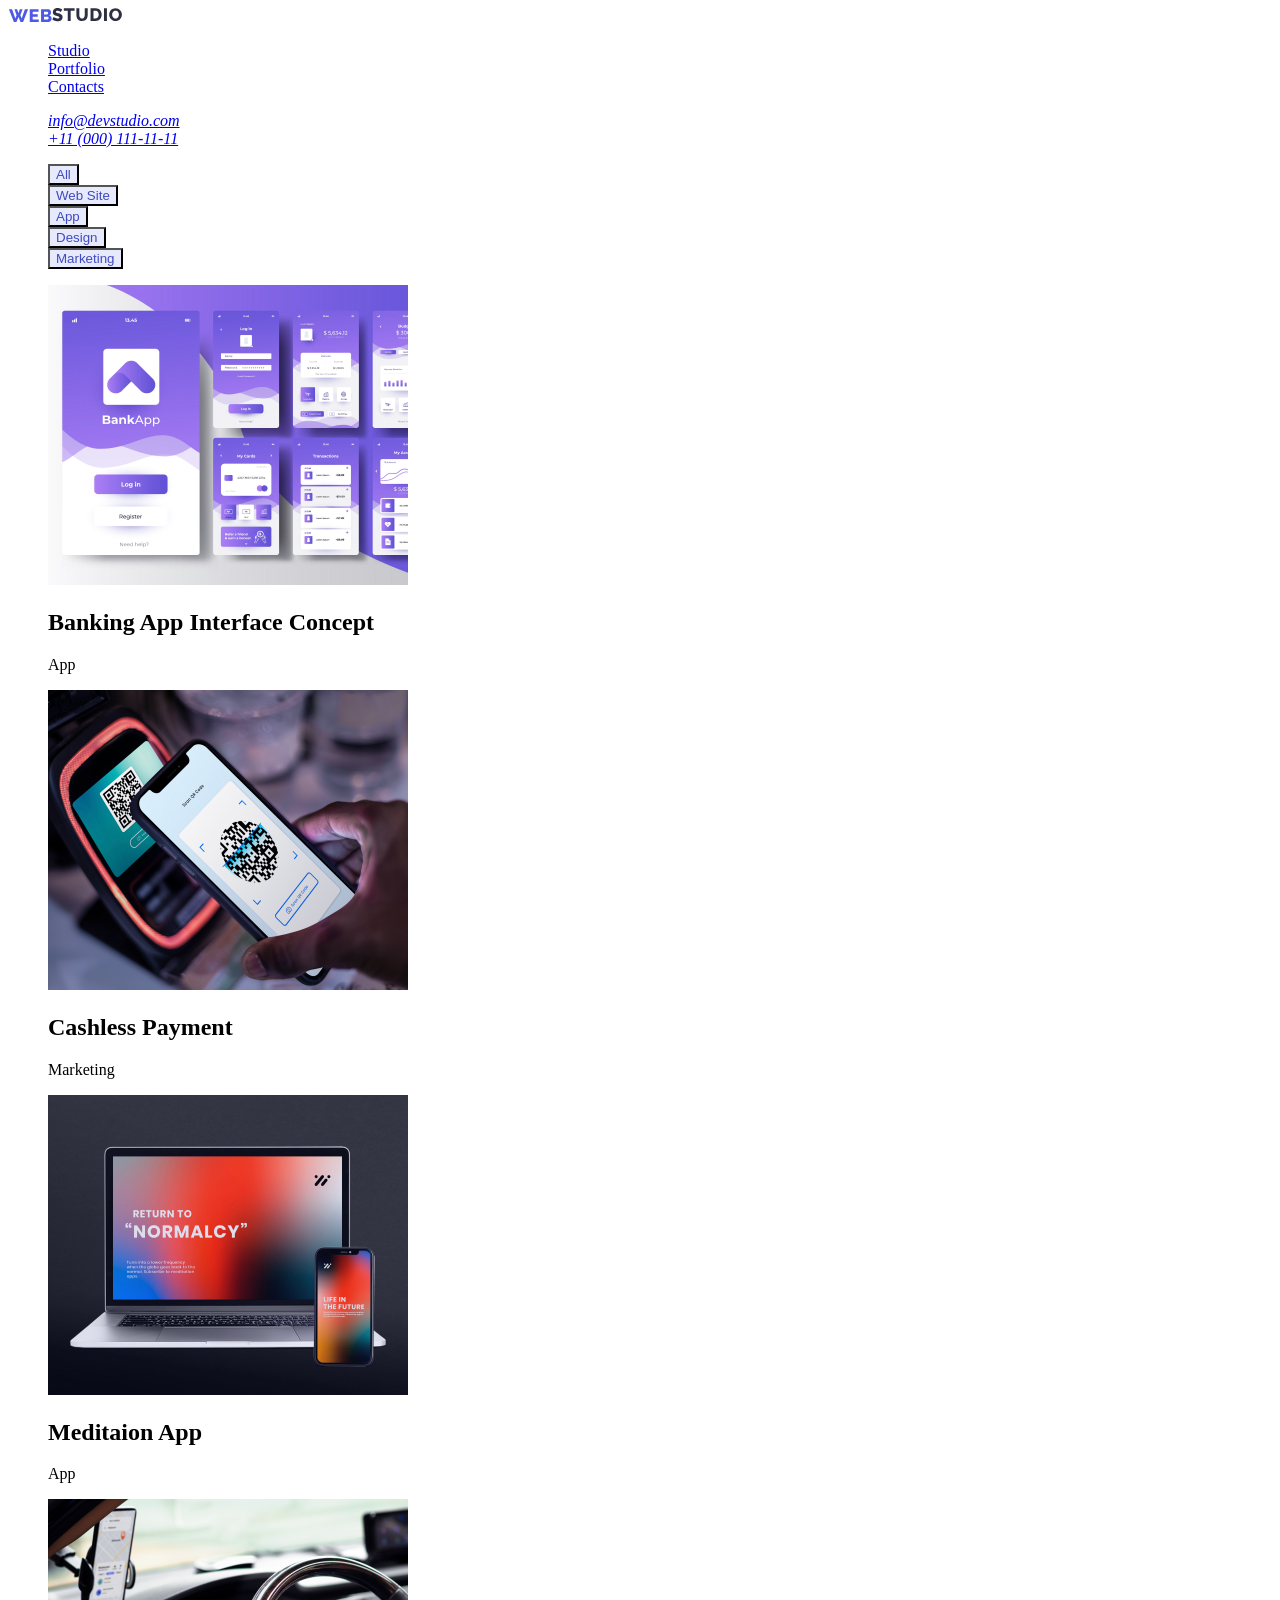
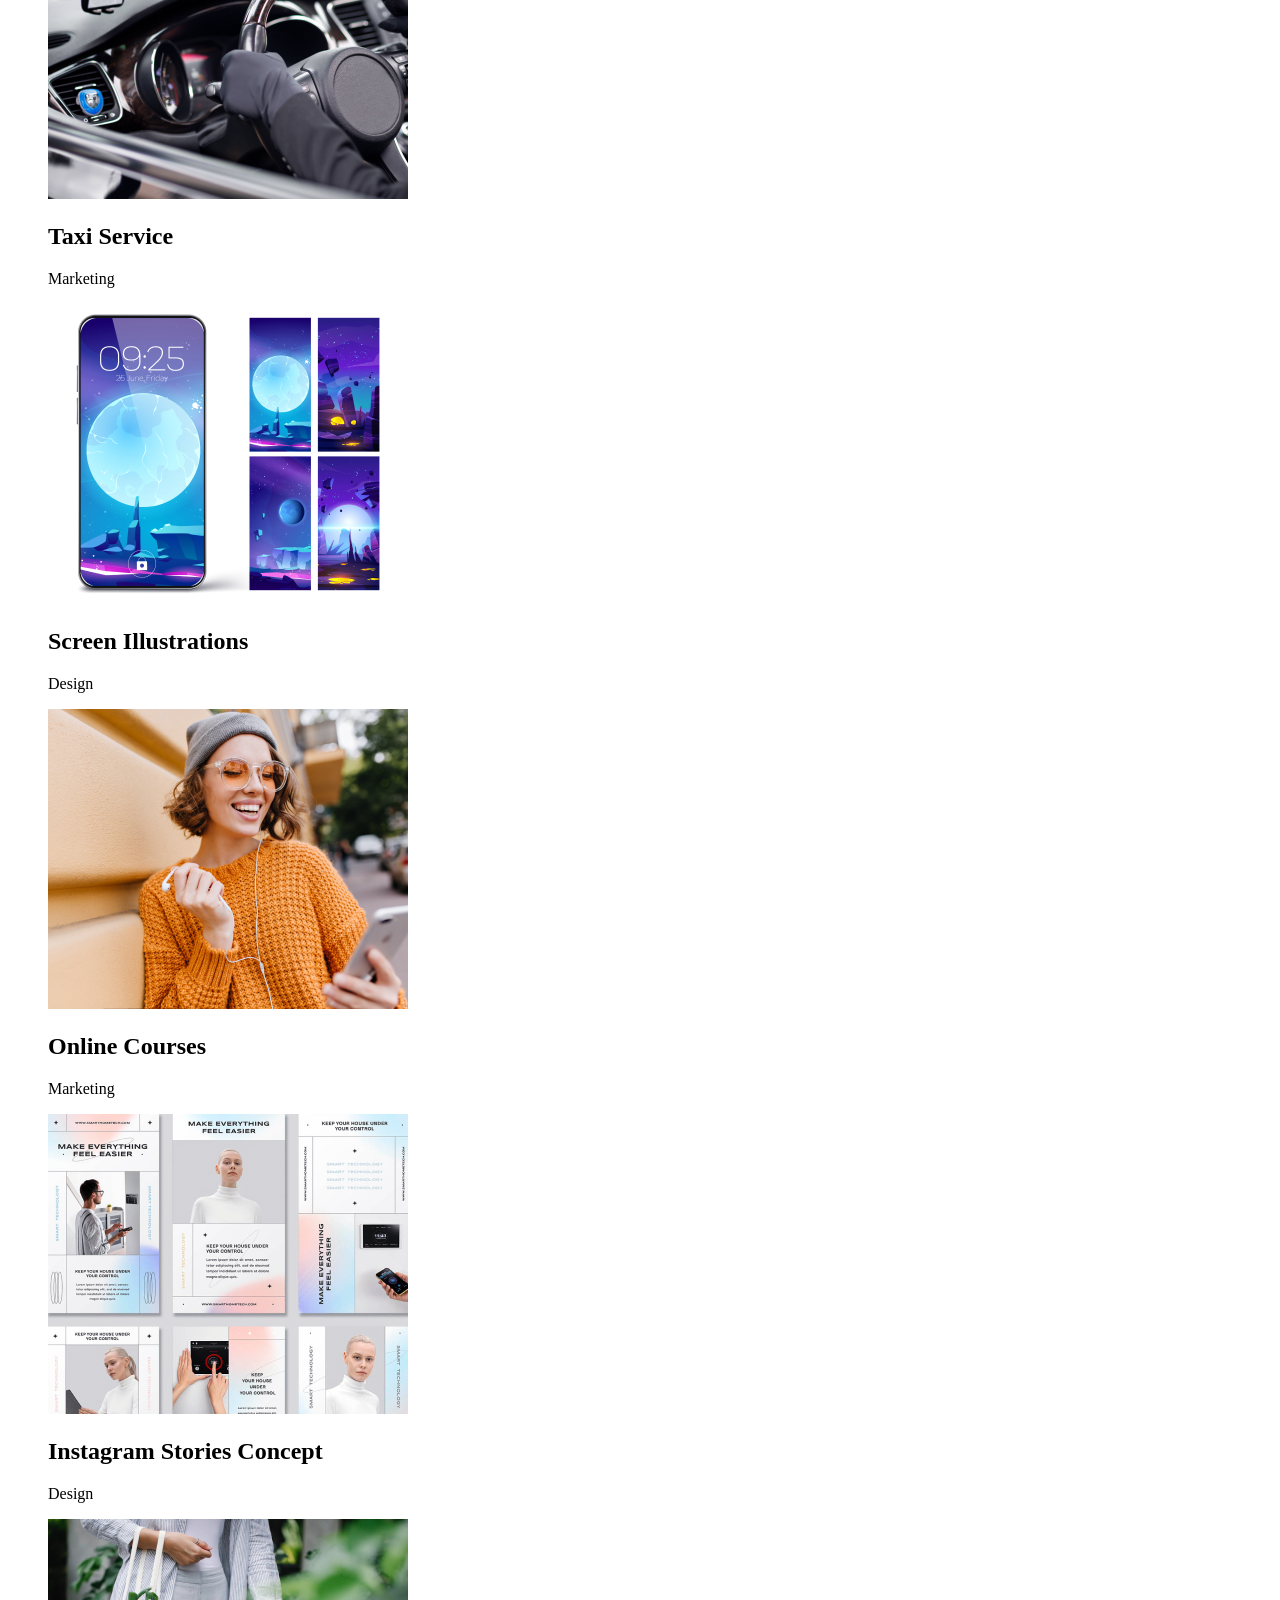
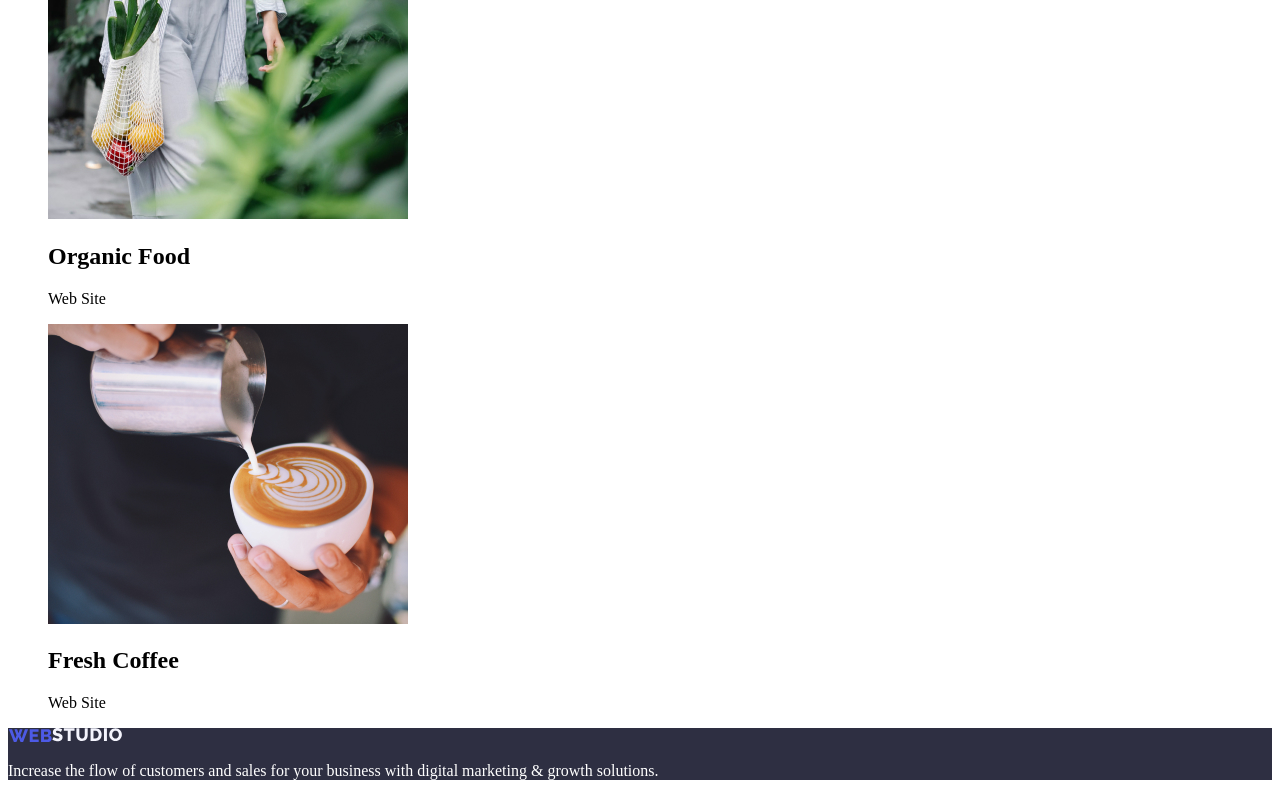
==== index.html @ feeb8e96 "fd" ====
<!DOCTYPE html>
<html lang="en">
	<head>
		<meta charset="UTF-8" />
		<meta http-equiv="X-UA-Compatible" content="IE=edge" />
		<meta name="viewport" content="width=device-width, initial-scale=1.0" />
		<title>Portfolio</title>
		<link rel="preconnect" href="https://fonts.googleapis.com" />
		<link rel="preconnect" href="https://fonts.gstatic.com" crossorigin />
		<link
			href="https://fonts.googleapis.com/css2?family=Raleway:wght@800&family=Roboto:wght@400;500;700&display=swap"
			rel="stylesheet"
		/>
		<link rel="stylesheet" href="css/stylese.css" />
	</head>
	<body>
		<header class="header">
      <nav class="header-navigation">
		<svg width="44" height="13" viewBox="0 0 44 13" fill="none" xmlns="http://www.w3.org/2000/svg">
			<path d="M6.436 0.237999H9.154L10.486 4.324L11.818 0.237999H14.554L12.376 6.178L13.672 9.58L16.876 0.219999H20.098L15.112 13H12.556L10.486 7.996L8.434 13H5.86L0.892 0.219999H4.096L7.318 9.58L8.578 6.178L6.436 0.237999ZM30.7304 10.408V13H21.7484V0.219999H30.5684V2.812H24.7004V5.296H29.7404V7.69H24.7004V10.408H30.7304ZM43.6298 9.724C43.6298 10.456 43.4318 11.068 43.0358 11.56C42.6518 12.04 42.1298 12.4 41.4698 12.64C40.8098 12.88 40.0838 13 39.2918 13H33.0638V0.219999H40.1738C40.7738 0.219999 41.2898 0.381999 41.7218 0.705999C42.1658 1.018 42.5018 1.426 42.7298 1.93C42.9698 2.434 43.0898 2.956 43.0898 3.496C43.0898 4.096 42.9338 4.672 42.6218 5.224C42.3098 5.764 41.8538 6.172 41.2538 6.448C41.9858 6.664 42.5618 7.048 42.9818 7.6C43.4138 8.152 43.6298 8.86 43.6298 9.724ZM40.6238 9.13C40.6238 8.854 40.5698 8.614 40.4618 8.41C40.3538 8.194 40.2098 8.026 40.0298 7.906C39.8618 7.774 39.6578 7.708 39.4178 7.708H36.0158V10.498H39.2918C39.5438 10.498 39.7658 10.438 39.9578 10.318C40.1618 10.198 40.3238 10.036 40.4438 9.832C40.5638 9.628 40.6238 9.394 40.6238 9.13ZM36.0158 2.74V5.386H38.9138C39.1298 5.386 39.3278 5.338 39.5078 5.242C39.6998 5.146 39.8558 5.002 39.9758 4.81C40.0958 4.606 40.1558 4.354 40.1558 4.054C40.1558 3.766 40.1018 3.526 39.9938 3.334C39.8978 3.142 39.7658 2.998 39.5978 2.902C39.4298 2.794 39.2378 2.74 39.0218 2.74H36.0158Z" fill="#4D5AE5"/>
			</svg><svg width="70" height="14" viewBox="0 0 70 14" fill="none" xmlns="http://www.w3.org/2000/svg">
				<path d="M8.892 3.964C8.856 3.904 8.73 3.814 8.514 3.694C8.298 3.562 8.028 3.424 7.704 3.28C7.38 3.136 7.026 3.01 6.642 2.902C6.258 2.794 5.874 2.74 5.49 2.74C4.986 2.74 4.596 2.83 4.32 3.01C4.044 3.178 3.906 3.442 3.906 3.802C3.906 4.09 4.008 4.318 4.212 4.486C4.428 4.654 4.734 4.804 5.13 4.936C5.526 5.056 6.012 5.2 6.588 5.368C7.404 5.584 8.112 5.848 8.712 6.16C9.312 6.46 9.768 6.85 10.08 7.33C10.404 7.81 10.566 8.446 10.566 9.238C10.566 9.958 10.434 10.57 10.17 11.074C9.906 11.566 9.546 11.968 9.09 12.28C8.646 12.58 8.136 12.802 7.56 12.946C6.984 13.078 6.39 13.144 5.778 13.144C5.154 13.144 4.512 13.084 3.852 12.964C3.204 12.832 2.58 12.652 1.98 12.424C1.38 12.184 0.828 11.896 0.324 11.56L1.62 8.986C1.668 9.046 1.824 9.16 2.088 9.328C2.352 9.484 2.676 9.652 3.06 9.832C3.456 10 3.894 10.15 4.374 10.282C4.854 10.414 5.34 10.48 5.832 10.48C6.36 10.48 6.75 10.396 7.002 10.228C7.266 10.06 7.398 9.826 7.398 9.526C7.398 9.202 7.26 8.95 6.984 8.77C6.72 8.59 6.354 8.428 5.886 8.284C5.43 8.14 4.902 7.978 4.302 7.798C3.522 7.558 2.874 7.288 2.358 6.988C1.854 6.688 1.476 6.322 1.224 5.89C0.984 5.458 0.864 4.918 0.864 4.27C0.864 3.37 1.074 2.614 1.494 2.002C1.926 1.378 2.502 0.909999 3.222 0.598C3.942 0.274 4.728 0.112 5.58 0.112C6.18 0.112 6.756 0.183999 7.308 0.327999C7.872 0.471999 8.394 0.651999 8.874 0.868C9.366 1.084 9.804 1.3 10.188 1.516L8.892 3.964ZM22.5762 2.812H18.6882V13H15.7362V2.812H11.8302V0.219999H22.5762V2.812ZM30.0479 13.108C29.0279 13.108 28.1579 12.94 27.4379 12.604C26.7179 12.256 26.1299 11.788 25.6739 11.2C25.2299 10.6 24.8999 9.922 24.6839 9.166C24.4799 8.398 24.3779 7.594 24.3779 6.754V0.219999H27.3299V6.754C27.3299 7.234 27.3779 7.702 27.4739 8.158C27.5699 8.602 27.7259 8.998 27.9419 9.346C28.1579 9.694 28.4339 9.97 28.7699 10.174C29.1179 10.378 29.5439 10.48 30.0479 10.48C30.5639 10.48 30.9959 10.378 31.3439 10.174C31.6919 9.958 31.9679 9.676 32.1719 9.328C32.3759 8.968 32.5259 8.566 32.6219 8.122C32.7179 7.678 32.7659 7.222 32.7659 6.754V0.219999H35.7179V6.754C35.7179 7.642 35.6039 8.47 35.3759 9.238C35.1599 10.006 34.8239 10.684 34.3679 11.272C33.9119 11.848 33.3239 12.298 32.6039 12.622C31.8959 12.946 31.0439 13.108 30.0479 13.108ZM38.5452 13V0.219999H43.3152C44.7192 0.219999 45.8892 0.507999 46.8252 1.084C47.7732 1.648 48.4872 2.416 48.9672 3.388C49.4472 4.348 49.6872 5.416 49.6872 6.592C49.6872 7.888 49.4232 9.016 48.8952 9.976C48.3672 10.936 47.6232 11.68 46.6632 12.208C45.7152 12.736 44.5992 13 43.3152 13H38.5452ZM46.6812 6.592C46.6812 5.848 46.5492 5.194 46.2852 4.63C46.0212 4.054 45.6372 3.61 45.1332 3.298C44.6292 2.974 44.0232 2.812 43.3152 2.812H41.4972V10.408H43.3152C44.0352 10.408 44.6412 10.246 45.1332 9.922C45.6372 9.586 46.0212 9.13 46.2852 8.554C46.5492 7.966 46.6812 7.312 46.6812 6.592ZM51.9699 13V0.219999H54.9219V13H51.9699ZM63.5044 13.108C62.5444 13.108 61.6744 12.928 60.8944 12.568C60.1264 12.196 59.4604 11.704 58.8964 11.092C58.3444 10.468 57.9184 9.772 57.6184 9.004C57.3184 8.224 57.1684 7.42 57.1684 6.592C57.1684 5.74 57.3244 4.93 57.6364 4.162C57.9604 3.394 58.4044 2.71 58.9684 2.11C59.5444 1.498 60.2224 1.018 61.0024 0.669999C61.7824 0.321999 62.6344 0.147999 63.5584 0.147999C64.5064 0.147999 65.3644 0.333999 66.1324 0.705999C66.9124 1.066 67.5784 1.558 68.1304 2.182C68.6944 2.806 69.1264 3.508 69.4264 4.288C69.7264 5.056 69.8764 5.842 69.8764 6.646C69.8764 7.498 69.7204 8.308 69.4084 9.076C69.0964 9.844 68.6524 10.534 68.0764 11.146C67.5004 11.746 66.8224 12.226 66.0424 12.586C65.2744 12.934 64.4284 13.108 63.5044 13.108ZM60.1744 6.628C60.1744 7.12 60.2464 7.6 60.3904 8.068C60.5344 8.524 60.7444 8.932 61.0204 9.292C61.3084 9.652 61.6624 9.94 62.0824 10.156C62.5024 10.372 62.9824 10.48 63.5224 10.48C64.0864 10.48 64.5784 10.372 64.9984 10.156C65.4184 9.928 65.7664 9.628 66.0424 9.256C66.3184 8.884 66.5224 8.47 66.6544 8.014C66.7984 7.546 66.8704 7.072 66.8704 6.592C66.8704 6.1 66.7984 5.626 66.6544 5.17C66.5104 4.714 66.2944 4.306 66.0064 3.946C65.7184 3.574 65.3644 3.286 64.9444 3.082C64.5244 2.878 64.0504 2.776 63.5224 2.776C62.9584 2.776 62.4664 2.884 62.0464 3.1C61.6384 3.316 61.2904 3.61 61.0024 3.982C60.7264 4.342 60.5164 4.756 60.3724 5.224C60.2404 5.68 60.1744 6.148 60.1744 6.628Z" fill="#2E2F42"/>
				</svg>
				

				<ul class="header-list">
					<li class="header-item item"><a class="header-link" href="./studio.html">Studio</a></li>
					<li class="header-item item"><a class="header-link" href="./portfolio.html">Portfolio</a></li>
					<li class="header-item item"><a class="header-link" href="./contacts.html">Contacts</a></li>
				</ul>
			</nav>
		<address>
				<ul class="header-address">
					<li class="header-item item">
						<a class="header-contacts" href="mailto:info@devstudio.com">info@devstudio.com</a>
					</li>
					<li class="header-item item">
						<a class="header-contacts" href="tel:+110001111111">+11 (000) 111-11-11</a>
					</li>
				</ul>
		</address>
		</header>
	
		<navav class="menu-navigation"> 

		<Ul class="menu-list">
			<li style="menu-list item"><button type="button">All</button></li>
			<li class="menu-item"><button type="button" class="button">Web Site</button></li>
			<li class="menu-item"><button type="button">App</button></li>
			<li class="menu-item"><button type="button">Design</button></li>
			<li class="menu-item"><button type="button">Marketing</button></li>
		</Ul>
		</nav>
	
		<section>
			<div>
			<ul>
				<li class="navigation-list-link">
				<img src="./images/bankingappinterfaceconcept.jpg" alt="Banking app interface concept" width="360" height="300"/>
					<h2>Banking App Interface Concept</h2>
				<p>App</p></li>
				<li class="navigation-list-link"> <img src="./images/cashlesspayment.jpg" alt="Cashless payment" width="360" height="300" />
					<h2>Cashless Payment</h2>
					<p>Marketing</p></li>
				<li class="navigation-list-link">
					<img src="./images/meditaionapp.jpg" alt="Meditaion app" width="360" height="300" />
					<h2>Meditaion App</h2>
					<p>App</p></li>
				<li class="navigation-list-link">
					<img src="./images/taxiservice.jpg" alt="Taxi service" width="360" height="300" />
					<h2>Taxi Service</h2>
					<p>Marketing</p>
				</li>
				<li class="navigation-list-link">
					<img src="./images/screenillustrations.jpg" alt="Screen illustrations" width="360" height="300" />
					<h2>Screen Illustrations</h2>
					<p>Design</p></li>
				<li class="navigation-list-link">
					<img src="./images/onlinecourses.jpg" alt="Online courses" width="360" height="300" />
					<h2>Online Courses</h2>
					<p>Marketing</p></li>
					
				<li class="navigation-list-link">
					<img src="./images/instagramstoriesconcept.jpg" alt="Instagram stories concept" width="360" height="300" />
					<h2>Instagram Stories Concept</h2>
					<p>Design</p>
				</li>
				<li class="navigation-list-link">
					<img src="./images/organicfood.jpg" alt="Organic food" width="360" height="300" />
					<h2>Organic Food</h2>
					<p>Web Site</p>
				</li>
				<li class="navigation-list-link">
					<img src="./images/freshcoffee.jpg" alt="Fresh coffee" width="360" height="300" />
					<h2>Fresh Coffee</h2>
					<p>Web Site</p>
				</li>
			</ul>
			</div>
		</section>
		<footer class="footer"> 
			<svg width="44" height="13" viewBox="0 0 44 13" fill="none" xmlns="http://www.w3.org/2000/svg">
				<path d="M6.436 0.237999H9.154L10.486 4.324L11.818 0.237999H14.554L12.376 6.178L13.672 9.58L16.876 0.219999H20.098L15.112 13H12.556L10.486 7.996L8.434 13H5.86L0.892 0.219999H4.096L7.318 9.58L8.578 6.178L6.436 0.237999ZM30.7304 10.408V13H21.7484V0.219999H30.5684V2.812H24.7004V5.296H29.7404V7.69H24.7004V10.408H30.7304ZM43.6298 9.724C43.6298 10.456 43.4318 11.068 43.0358 11.56C42.6518 12.04 42.1298 12.4 41.4698 12.64C40.8098 12.88 40.0838 13 39.2918 13H33.0638V0.219999H40.1738C40.7738 0.219999 41.2898 0.381999 41.7218 0.705999C42.1658 1.018 42.5018 1.426 42.7298 1.93C42.9698 2.434 43.0898 2.956 43.0898 3.496C43.0898 4.096 42.9338 4.672 42.6218 5.224C42.3098 5.764 41.8538 6.172 41.2538 6.448C41.9858 6.664 42.5618 7.048 42.9818 7.6C43.4138 8.152 43.6298 8.86 43.6298 9.724ZM40.6238 9.13C40.6238 8.854 40.5698 8.614 40.4618 8.41C40.3538 8.194 40.2098 8.026 40.0298 7.906C39.8618 7.774 39.6578 7.708 39.4178 7.708H36.0158V10.498H39.2918C39.5438 10.498 39.7658 10.438 39.9578 10.318C40.1618 10.198 40.3238 10.036 40.4438 9.832C40.5638 9.628 40.6238 9.394 40.6238 9.13ZM36.0158 2.74V5.386H38.9138C39.1298 5.386 39.3278 5.338 39.5078 5.242C39.6998 5.146 39.8558 5.002 39.9758 4.81C40.0958 4.606 40.1558 4.354 40.1558 4.054C40.1558 3.766 40.1018 3.526 39.9938 3.334C39.8978 3.142 39.7658 2.998 39.5978 2.902C39.4298 2.794 39.2378 2.74 39.0218 2.74H36.0158Z" fill="#4D5AE5"/>
				</svg><svg width="70" height="14" viewBox="0 0 70 14" fill="none" xmlns="http://www.w3.org/2000/svg">
					<path d="M8.892 3.964C8.856 3.904 8.73 3.814 8.514 3.694C8.298 3.562 8.028 3.424 7.704 3.28C7.38 3.136 7.026 3.01 6.642 2.902C6.258 2.794 5.874 2.74 5.49 2.74C4.986 2.74 4.596 2.83 4.32 3.01C4.044 3.178 3.906 3.442 3.906 3.802C3.906 4.09 4.008 4.318 4.212 4.486C4.428 4.654 4.734 4.804 5.13 4.936C5.526 5.056 6.012 5.2 6.588 5.368C7.404 5.584 8.112 5.848 8.712 6.16C9.312 6.46 9.768 6.85 10.08 7.33C10.404 7.81 10.566 8.446 10.566 9.238C10.566 9.958 10.434 10.57 10.17 11.074C9.906 11.566 9.546 11.968 9.09 12.28C8.646 12.58 8.136 12.802 7.56 12.946C6.984 13.078 6.39 13.144 5.778 13.144C5.154 13.144 4.512 13.084 3.852 12.964C3.204 12.832 2.58 12.652 1.98 12.424C1.38 12.184 0.828 11.896 0.324 11.56L1.62 8.986C1.668 9.046 1.824 9.16 2.088 9.328C2.352 9.484 2.676 9.652 3.06 9.832C3.456 10 3.894 10.15 4.374 10.282C4.854 10.414 5.34 10.48 5.832 10.48C6.36 10.48 6.75 10.396 7.002 10.228C7.266 10.06 7.398 9.826 7.398 9.526C7.398 9.202 7.26 8.95 6.984 8.77C6.72 8.59 6.354 8.428 5.886 8.284C5.43 8.14 4.902 7.978 4.302 7.798C3.522 7.558 2.874 7.288 2.358 6.988C1.854 6.688 1.476 6.322 1.224 5.89C0.984 5.458 0.864 4.918 0.864 4.27C0.864 3.37 1.074 2.614 1.494 2.002C1.926 1.378 2.502 0.909999 3.222 0.598C3.942 0.274 4.728 0.112 5.58 0.112C6.18 0.112 6.756 0.183999 7.308 0.327999C7.872 0.471999 8.394 0.651999 8.874 0.868C9.366 1.084 9.804 1.3 10.188 1.516L8.892 3.964ZM22.5762 2.812H18.6882V13H15.7362V2.812H11.8302V0.219999H22.5762V2.812ZM30.0479 13.108C29.0279 13.108 28.1579 12.94 27.4379 12.604C26.7179 12.256 26.1299 11.788 25.6739 11.2C25.2299 10.6 24.8999 9.922 24.6839 9.166C24.4799 8.398 24.3779 7.594 24.3779 6.754V0.219999H27.3299V6.754C27.3299 7.234 27.3779 7.702 27.4739 8.158C27.5699 8.602 27.7259 8.998 27.9419 9.346C28.1579 9.694 28.4339 9.97 28.7699 10.174C29.1179 10.378 29.5439 10.48 30.0479 10.48C30.5639 10.48 30.9959 10.378 31.3439 10.174C31.6919 9.958 31.9679 9.676 32.1719 9.328C32.3759 8.968 32.5259 8.566 32.6219 8.122C32.7179 7.678 32.7659 7.222 32.7659 6.754V0.219999H35.7179V6.754C35.7179 7.642 35.6039 8.47 35.3759 9.238C35.1599 10.006 34.8239 10.684 34.3679 11.272C33.9119 11.848 33.3239 12.298 32.6039 12.622C31.8959 12.946 31.0439 13.108 30.0479 13.108ZM38.5452 13V0.219999H43.3152C44.7192 0.219999 45.8892 0.507999 46.8252 1.084C47.7732 1.648 48.4872 2.416 48.9672 3.388C49.4472 4.348 49.6872 5.416 49.6872 6.592C49.6872 7.888 49.4232 9.016 48.8952 9.976C48.3672 10.936 47.6232 11.68 46.6632 12.208C45.7152 12.736 44.5992 13 43.3152 13H38.5452ZM46.6812 6.592C46.6812 5.848 46.5492 5.194 46.2852 4.63C46.0212 4.054 45.6372 3.61 45.1332 3.298C44.6292 2.974 44.0232 2.812 43.3152 2.812H41.4972V10.408H43.3152C44.0352 10.408 44.6412 10.246 45.1332 9.922C45.6372 9.586 46.0212 9.13 46.2852 8.554C46.5492 7.966 46.6812 7.312 46.6812 6.592ZM51.9699 13V0.219999H54.9219V13H51.9699ZM63.5044 13.108C62.5444 13.108 61.6744 12.928 60.8944 12.568C60.1264 12.196 59.4604 11.704 58.8964 11.092C58.3444 10.468 57.9184 9.772 57.6184 9.004C57.3184 8.224 57.1684 7.42 57.1684 6.592C57.1684 5.74 57.3244 4.93 57.6364 4.162C57.9604 3.394 58.4044 2.71 58.9684 2.11C59.5444 1.498 60.2224 1.018 61.0024 0.669999C61.7824 0.321999 62.6344 0.147999 63.5584 0.147999C64.5064 0.147999 65.3644 0.333999 66.1324 0.705999C66.9124 1.066 67.5784 1.558 68.1304 2.182C68.6944 2.806 69.1264 3.508 69.4264 4.288C69.7264 5.056 69.8764 5.842 69.8764 6.646C69.8764 7.498 69.7204 8.308 69.4084 9.076C69.0964 9.844 68.6524 10.534 68.0764 11.146C67.5004 11.746 66.8224 12.226 66.0424 12.586C65.2744 12.934 64.4284 13.108 63.5044 13.108ZM60.1744 6.628C60.1744 7.12 60.2464 7.6 60.3904 8.068C60.5344 8.524 60.7444 8.932 61.0204 9.292C61.3084 9.652 61.6624 9.94 62.0824 10.156C62.5024 10.372 62.9824 10.48 63.5224 10.48C64.0864 10.48 64.5784 10.372 64.9984 10.156C65.4184 9.928 65.7664 9.628 66.0424 9.256C66.3184 8.884 66.5224 8.47 66.6544 8.014C66.7984 7.546 66.8704 7.072 66.8704 6.592C66.8704 6.1 66.7984 5.626 66.6544 5.17C66.5104 4.714 66.2944 4.306 66.0064 3.946C65.7184 3.574 65.3644 3.286 64.9444 3.082C64.5244 2.878 64.0504 2.776 63.5224 2.776C62.9584 2.776 62.4664 2.884 62.0464 3.1C61.6384 3.316 61.2904 3.61 61.0024 3.982C60.7264 4.342 60.5164 4.756 60.3724 5.224C60.2404 5.68 60.1744 6.148 60.1744 6.628Z" fill="#F4F4FD"/>
					</svg>
			<p>Increase the flow of customers and sales for your business with digital marketing & growth solutions.</p>
		</footer>
	</body>
</html>
---- css/stylese.css ----
}

body {
	font-family: "Roboto";
	background-color: #ffffff;

	color: #434455;
	font-size: ;
}

.item {
	list-style: none;
}
.menu-list {
	list-style: none;
	
}

.navigation-list-link {list-style: none;}

footer {background-color: #2E2F42; color: #ffffff;}

button {background-color: #E7E9FC; color: #404BBF;}
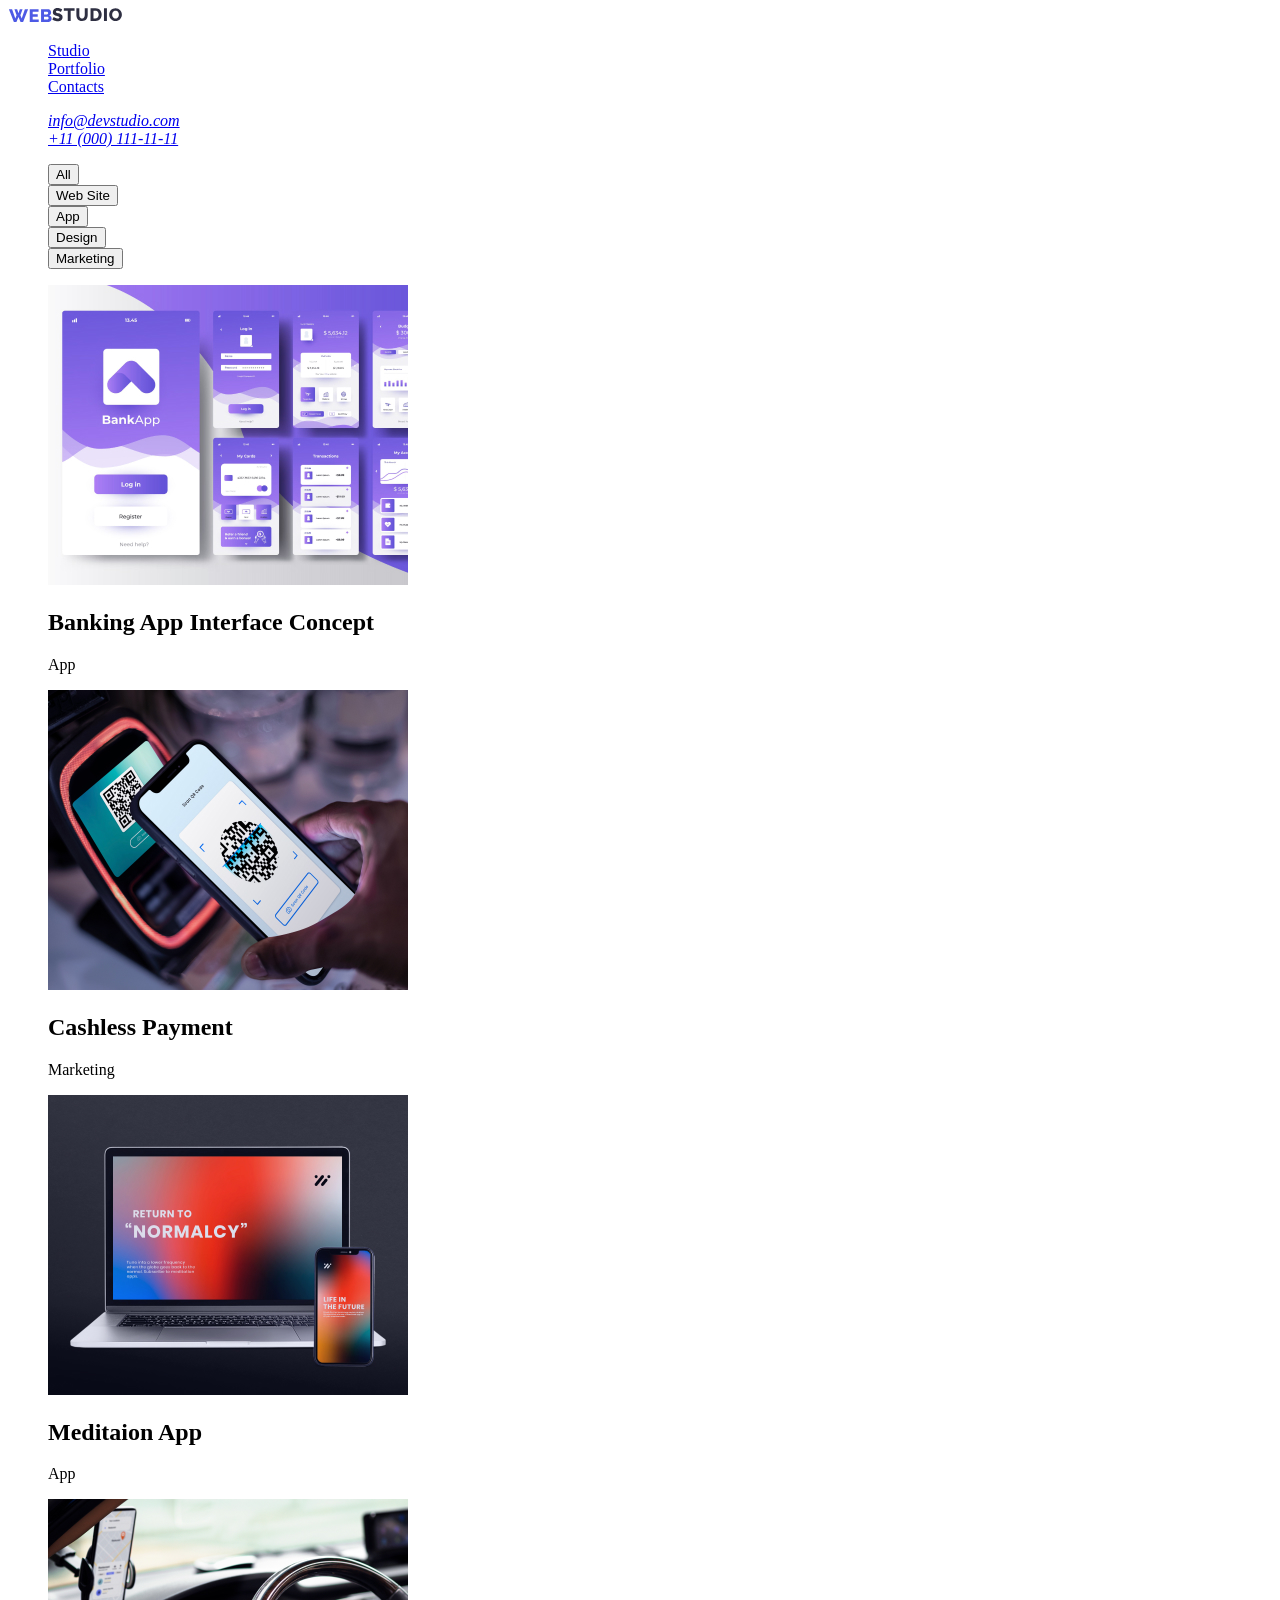
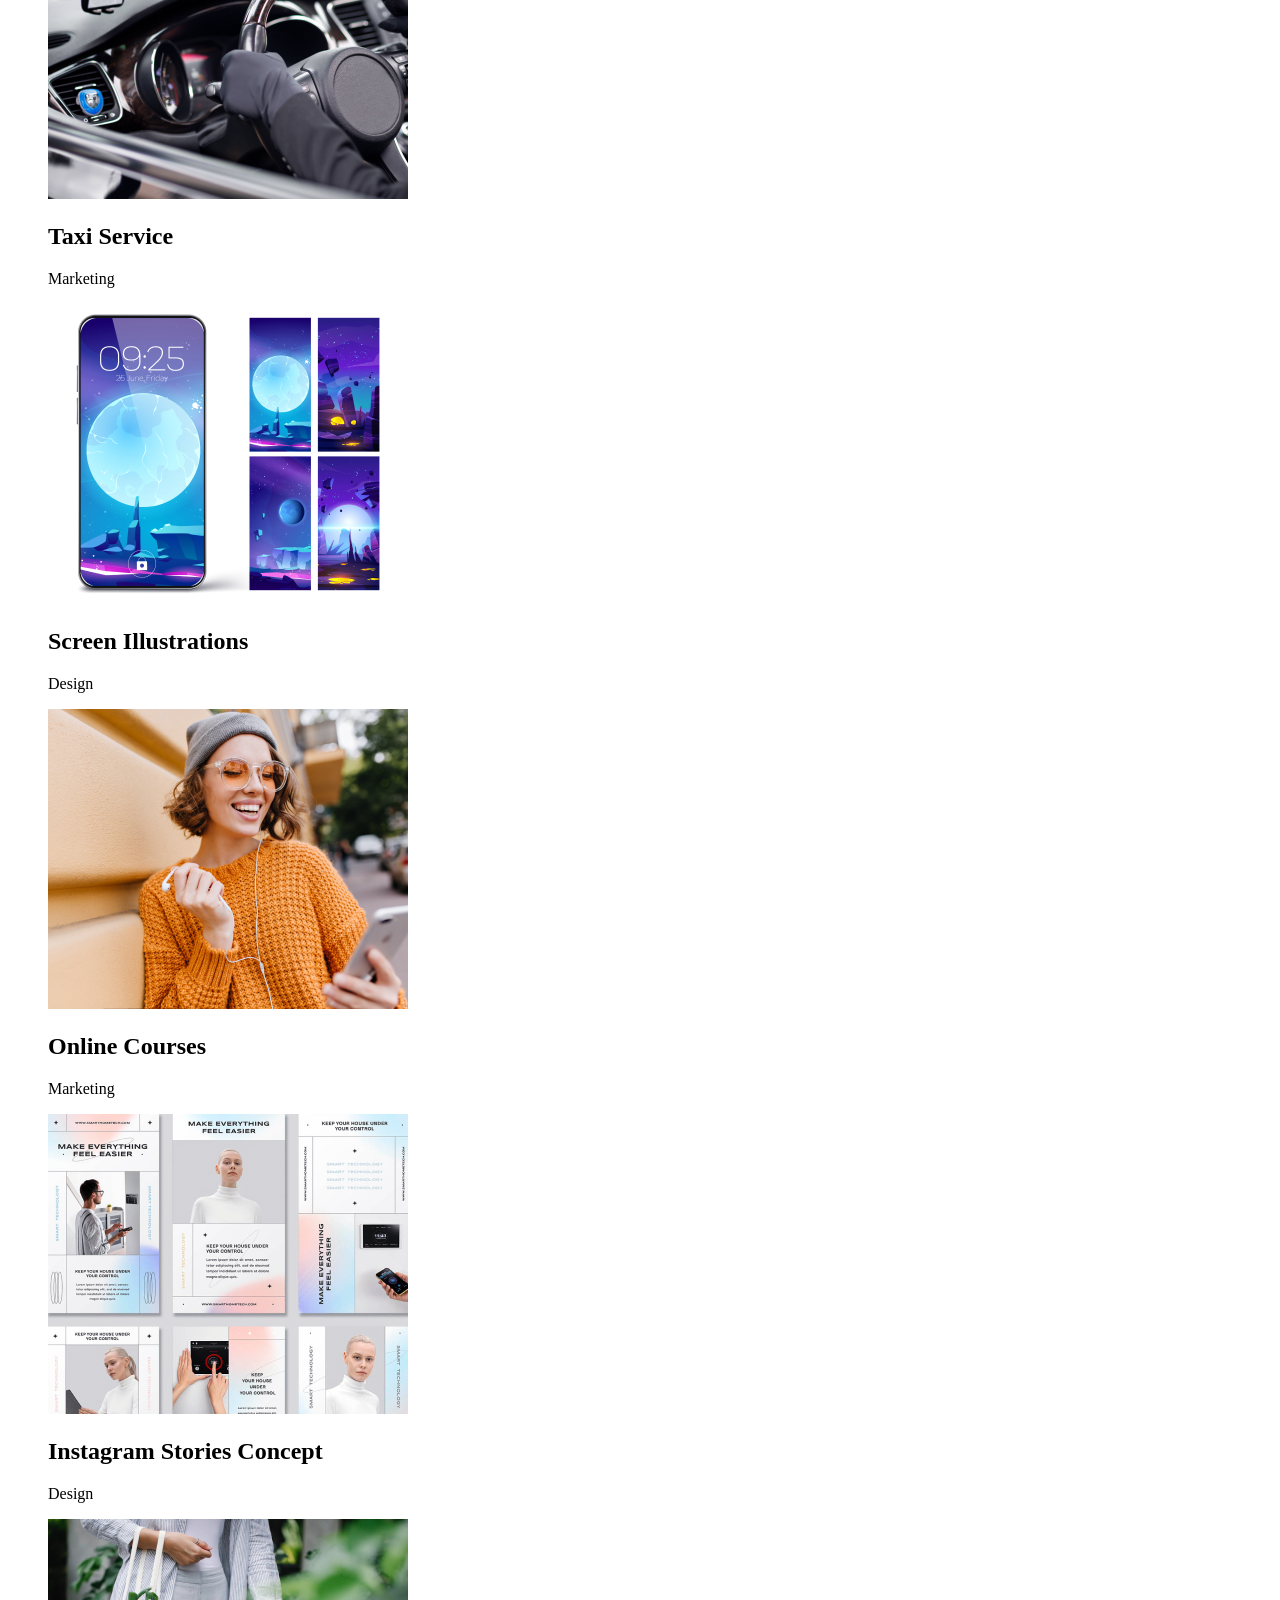
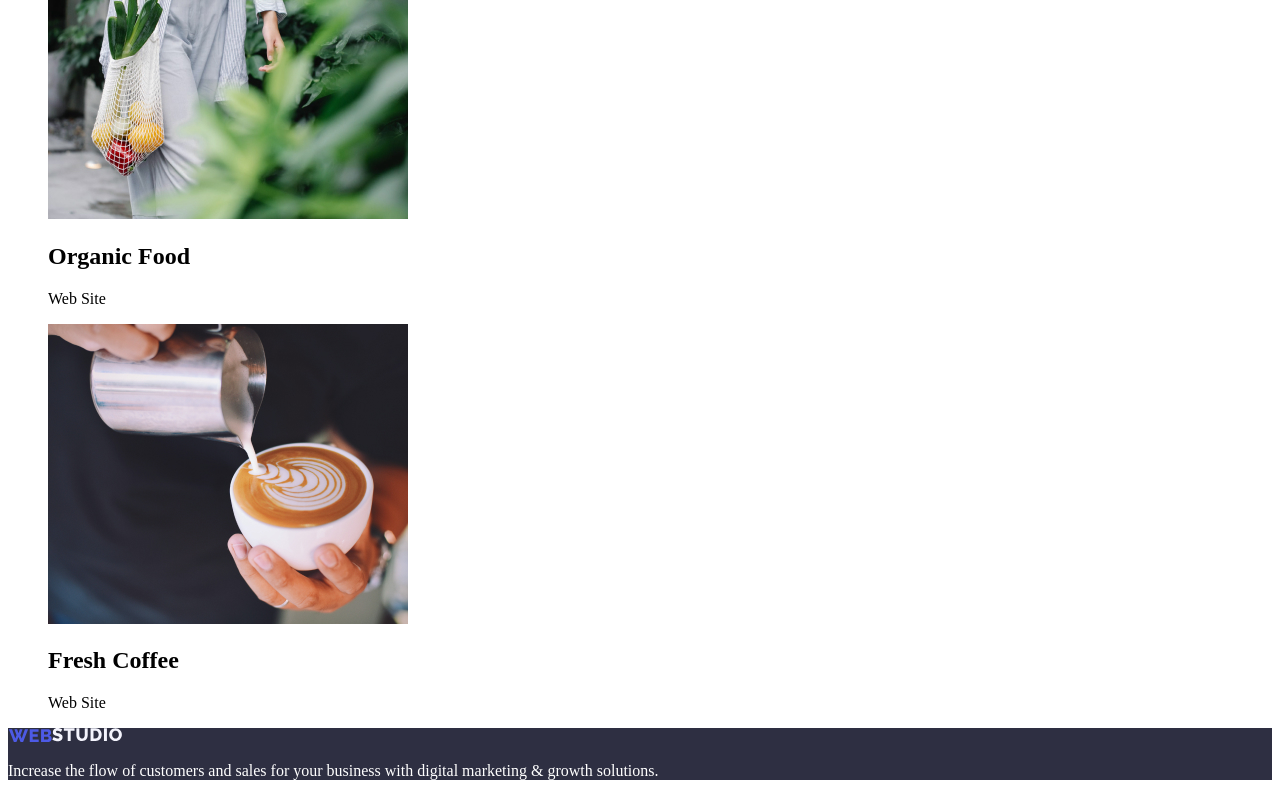
==== commit e2385e01: "da" ====
--- a/index.html
+++ b/index.html
@@ -44,11 +44,11 @@
 		<navav class="menu-navigation"> 
 
 		<Ul class="menu-list">
-			<li style="menu-list item"><button type="button">All</button></li>
+			<li style="menu-item"><button type="button" class="button">All</button></li>
 			<li class="menu-item"><button type="button" class="button">Web Site</button></li>
-			<li class="menu-item"><button type="button">App</button></li>
-			<li class="menu-item"><button type="button">Design</button></li>
-			<li class="menu-item"><button type="button">Marketing</button></li>
+			<li class="menu-item"><button type="button" class="button">App</button></li>
+			<li class="menu-item"><button type="button" class="button">Design</button></li>
+			<li class="menu-item"><button type="button" class="button">Marketing</button></li>
 		</Ul>
 		</nav>
 	
--- a/css/stylese.css
+++ b/css/stylese.css
@@ -21,4 +21,18 @@
 
 footer {background-color: #2E2F42; color: #ffffff;}
 
-button {background-color: #E7E9FC; color: #404BBF;}+button-all {background-color: ##404BBF;; color: #FFFFFF;}
+
+.button:hover {
+	background: color #404BBF;
+	transition: 0.7s;
+}
+.button:focus {
+    outline-color: transparent;
+    outline-style:solid;
+  
+}
+
+.button:active {
+    background-color: #ffbf00;
+}
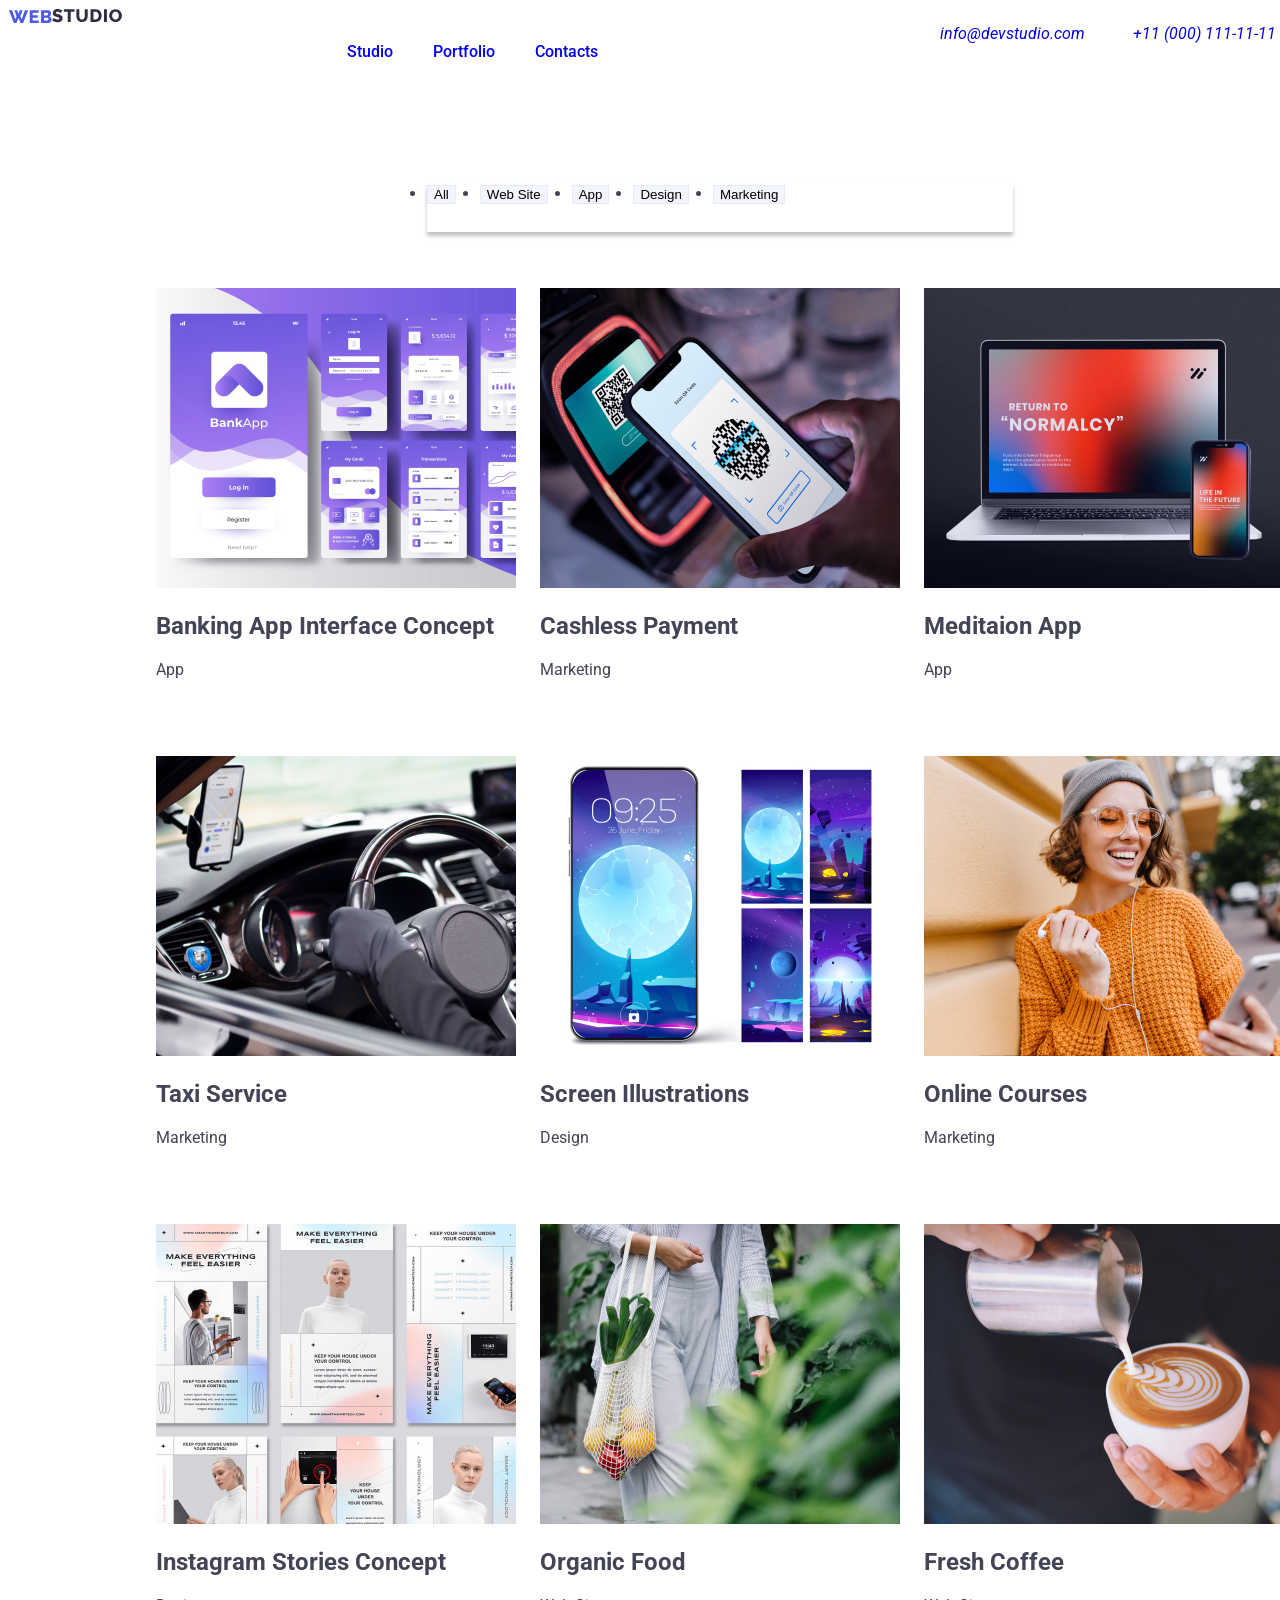
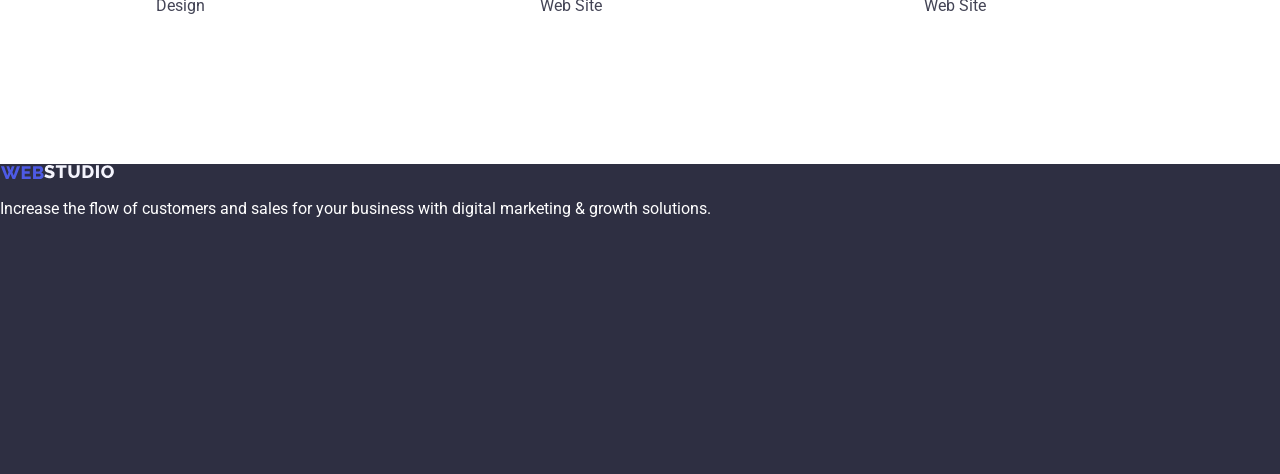
==== commit 8aedd02d: "ds" ====
--- a/index.html
+++ b/index.html
@@ -24,18 +24,18 @@
 				
 
 				<ul class="header-list">
-					<li class="header-item item"><a class="header-link" href="./studio.html">Studio</a></li>
-					<li class="header-item item"><a class="header-link" href="./portfolio.html">Portfolio</a></li>
-					<li class="header-item item"><a class="header-link" href="./contacts.html">Contacts</a></li>
+					<li class="header-item item"><a class="header-link-studio" href="./studio.html">Studio</a></li>
+					<li class="header-item item"><a class="header-link-portfolio" href="./portfolio.html">Portfolio</a></li>
+					<li class="header-item item"><a class="header-link-contacts" href="./contacts.html">Contacts</a></li>
 				</ul>
 			</nav>
 		<address>
 				<ul class="header-address">
 					<li class="header-item item">
-						<a class="header-contacts" href="mailto:info@devstudio.com">info@devstudio.com</a>
+						<a class="header-contacts-mail" href="mailto:info@devstudio.com">info@devstudio.com</a>
 					</li>
 					<li class="header-item item">
-						<a class="header-contacts" href="tel:+110001111111">+11 (000) 111-11-11</a>
+						<a class="header-contacts-tel" href="tel:+110001111111">+11 (000) 111-11-11</a>
 					</li>
 				</ul>
 		</address>
@@ -43,7 +43,7 @@
 	
 		<navav class="menu-navigation"> 
 
-		<Ul class="menu-list">
+		<Ul class="menu-list-btns">
 			<li style="menu-item"><button type="button" class="button">All</button></li>
 			<li class="menu-item"><button type="button" class="button">Web Site</button></li>
 			<li class="menu-item"><button type="button" class="button">App</button></li>
@@ -55,42 +55,42 @@
 		<section>
 			<div>
 			<ul>
-				<li class="navigation-list-link">
+				<li class="navigation-list-link1">
 				<img src="./images/bankingappinterfaceconcept.jpg" alt="Banking app interface concept" width="360" height="300"/>
 					<h2>Banking App Interface Concept</h2>
 				<p>App</p></li>
-				<li class="navigation-list-link"> <img src="./images/cashlesspayment.jpg" alt="Cashless payment" width="360" height="300" />
+				<li class="navigation-list-link2"> <img src="./images/cashlesspayment.jpg" alt="Cashless payment" width="360" height="300" />
 					<h2>Cashless Payment</h2>
 					<p>Marketing</p></li>
-				<li class="navigation-list-link">
+				<li class="navigation-list-link3">
 					<img src="./images/meditaionapp.jpg" alt="Meditaion app" width="360" height="300" />
 					<h2>Meditaion App</h2>
 					<p>App</p></li>
-				<li class="navigation-list-link">
+				<li class="navigation-list-link4">
 					<img src="./images/taxiservice.jpg" alt="Taxi service" width="360" height="300" />
 					<h2>Taxi Service</h2>
 					<p>Marketing</p>
 				</li>
-				<li class="navigation-list-link">
+				<li class="navigation-list-link5">
 					<img src="./images/screenillustrations.jpg" alt="Screen illustrations" width="360" height="300" />
 					<h2>Screen Illustrations</h2>
 					<p>Design</p></li>
-				<li class="navigation-list-link">
+				<li class="navigation-list-link6">
 					<img src="./images/onlinecourses.jpg" alt="Online courses" width="360" height="300" />
 					<h2>Online Courses</h2>
 					<p>Marketing</p></li>
 					
-				<li class="navigation-list-link">
+				<li class="navigation-list-link7">
 					<img src="./images/instagramstoriesconcept.jpg" alt="Instagram stories concept" width="360" height="300" />
 					<h2>Instagram Stories Concept</h2>
 					<p>Design</p>
 				</li>
-				<li class="navigation-list-link">
+				<li class="navigation-list-link8">
 					<img src="./images/organicfood.jpg" alt="Organic food" width="360" height="300" />
 					<h2>Organic Food</h2>
 					<p>Web Site</p>
 				</li>
-				<li class="navigation-list-link">
+				<li class="navigation-list-link9">
 					<img src="./images/freshcoffee.jpg" alt="Fresh coffee" width="360" height="300" />
 					<h2>Fresh Coffee</h2>
 					<p>Web Site</p>
--- a/css/stylese.css
+++ b/css/stylese.css
@@ -1,6 +1,3 @@
-
-}
-
 body {
 	font-family: "Roboto";
 	background-color: #ffffff;
@@ -11,6 +8,7 @@
 
 .item {
 	list-style: none;
+
 }
 .menu-list {
 	list-style: none;
@@ -19,20 +17,182 @@
 
 .navigation-list-link {list-style: none;}
 
-footer {background-color: #2E2F42; color: #ffffff;}
+footer {background-color: #2E2F42; color: #ffffff;
+	position: absolute;
+width: 1440px;
+height: 310px;
+left: 0px;
+top: 1764px;
 
-button-all {background-color: ##404BBF;; color: #FFFFFF;}
-
-.button:hover {
-	background: color #404BBF;
-	transition: 0.7s;
-}
-.button:focus {
-    outline-color: transparent;
-    outline-style:solid;
-  
 }
 
-.button:active {
-    background-color: #ffbf00;
+.menu-list-btns {display: flex;
+	flex-direction: row;
+	align-items: flex-start;
+	padding: 0px;
+	gap: 24px;
+	
+	position: absolute;
+	width: 586px;
+	height: 48px;
+	left: 427px;
+	top: 168px;
+	
+	background: #FFFFFF;
+	box-shadow: 0px 4px 4px rgba(0, 0, 0, 0.25);
+
+}
+
+button {background: #F4F4FD;
+	border: 1px solid #E7E9FC;
+	
+}
+
+	
+
+.button:hover {background-color:#404BBF ;}
+
+.navigation-list-link1 {box-sizing: border-box;
+
+	position: absolute;
+	width: 360px;
+	height: 420px;
+	left: 156px;
+	top: 288px;
+list-style: none;}
+
+.navigation-list-link2 {
+	box-sizing: border-box;
+	
+	position: absolute;
+	width: 360px;
+	height: 420px;
+	left: 540px;
+	top: 288px;list-style: none;}
+
+.navigation-list-link3	{box-sizing: border-box;
+
+position: absolute;
+width: 360px;
+height: 420px;
+left: 924px;
+top: 288px;list-style: none;}
+
+
+.navigation-list-link4 {box-sizing: border-box;
+
+position: absolute;
+width: 360px;
+height: 420px;
+left: 156px;
+top: 756px;list-style: none;}
+
+.navigation-list-link5 {box-sizing: border-box;
+
+	position: absolute;
+	width: 360px;
+	height: 420px;
+	left: 540px;
+	top: 756px;list-style: none;
+
+}
+
+.navigation-list-link6 {box-sizing: border-box;
+
+	position: absolute;
+	width: 360px;
+	height: 420px;
+	left: 924px;
+	top: 756px;list-style: none;
+
+}
+
+.navigation-list-link7 {box-sizing: border-box;
+
+	position: absolute;
+	width: 360px;
+	height: 420px;
+	left: 156px;
+	top: 1224px;list-style: none;
+
+}
+
+.navigation-list-link8 {box-sizing: border-box;
+
+	position: absolute;
+	width: 360px;
+	height: 420px;
+	left: 540px;
+	top: 1224px;list-style: none;
+
+}
+
+.navigation-list-link9 {box-sizing: border-box;
+
+	position: absolute;
+	width: 360px;
+	height: 420px;
+	left: 924px;
+	top: 1224px;list-style: none;
+
+}
+
+.header-list {position: absolute;
+	width: 261px;
+	height: 24px;
+	left: 347px;
+	top: 24px;
+	display: flex;
+flex-direction: row;
+align-items: flex-start;
+padding: 0px;
+gap: 40px;
+}
+
+.header-link-studio {font-family: 'Roboto';
+	font-style: normal;
+	font-weight: 500;
+	font-size: 16px;
+	line-height: 24px;
+	
+width: 48px;
+height: 24px;text-decoration: none;
+
+}
+.header-link-portfolio {font-family: 'Roboto';
+	font-style: normal;
+	font-weight: 500;
+	font-size: 16px;
+	line-height: 24px;width: 66px;
+	height: 24px;text-decoration: none;
+
+}
+
+.header-link-contacts {font-family: 'Roboto';
+	font-style: normal;
+	font-weight: 500;
+	font-size: 16px;
+	line-height: 24px;width: 67px;
+	height: 24px; text-decoration: none;
+
+}
+
+
+
+.header-contacts-mail {
+	position: absolute;
+	width: 153px;
+	height: 24px;
+	left: 940px;
+	top: 24px;text-decoration: none;
+
+}
+
+.header-contacts-tel {
+	position: absolute;
+	width: 151px;
+	height: 24px;
+	left: 1133px;
+	top: 24px;text-decoration: none;
+
 }
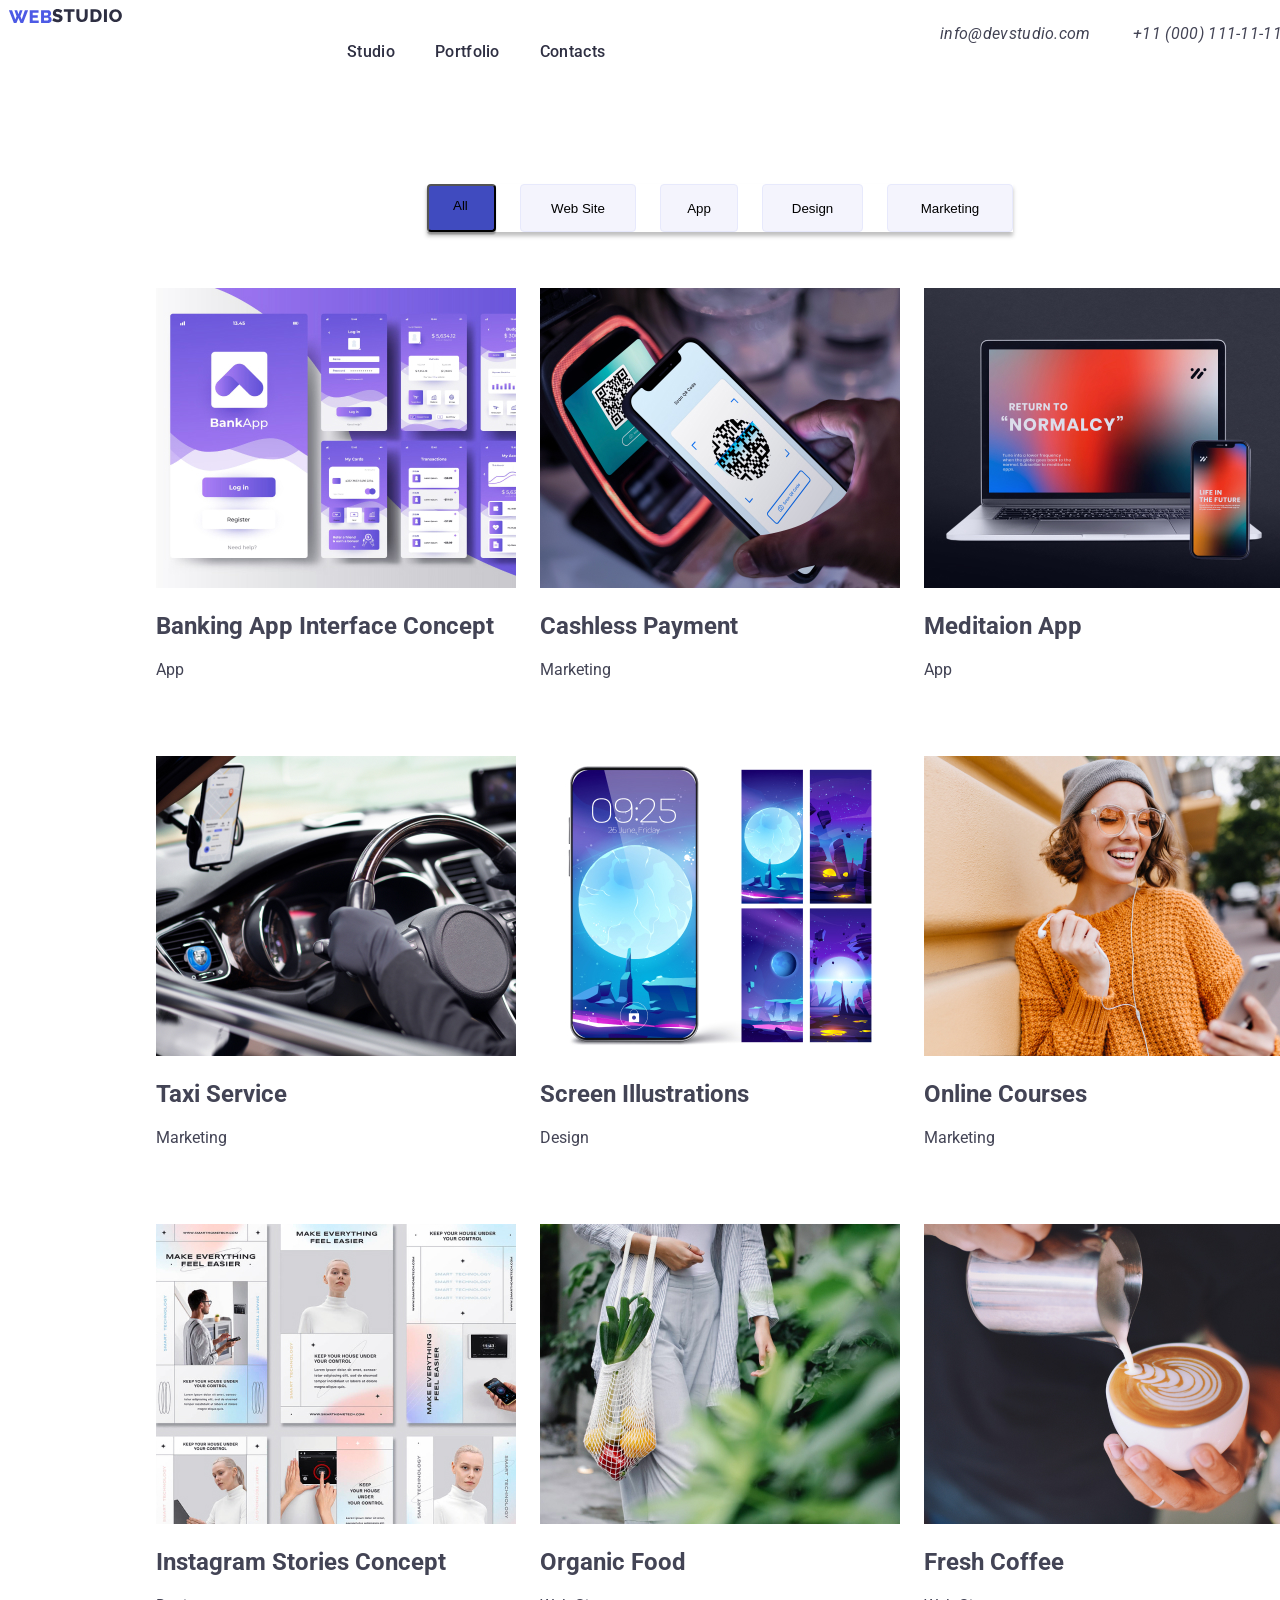
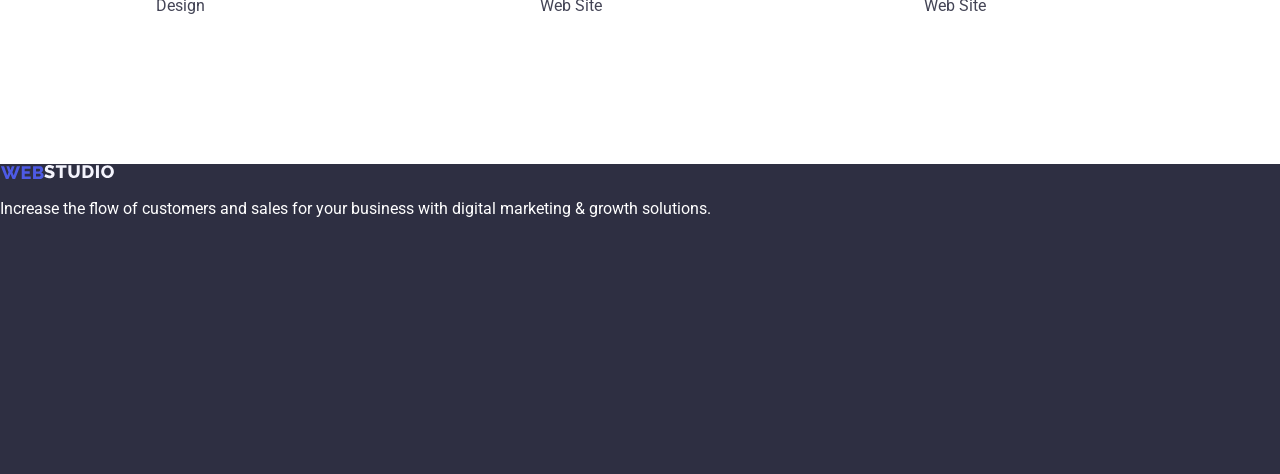
==== commit 383fabab: "vs" ====
--- a/index.html
+++ b/index.html
@@ -44,11 +44,11 @@
 		<navav class="menu-navigation"> 
 
 		<Ul class="menu-list-btns">
-			<li style="menu-item"><button type="button" class="button">All</button></li>
-			<li class="menu-item"><button type="button" class="button">Web Site</button></li>
-			<li class="menu-item"><button type="button" class="button">App</button></li>
-			<li class="menu-item"><button type="button" class="button">Design</button></li>
-			<li class="menu-item"><button type="button" class="button">Marketing</button></li>
+			<li style="menu-item"><button type="button" class="button1">All</button></li>
+			<li class="menu-item"><button type="button" class="button2">Web Site</button></li>
+			<li class="menu-item"><button type="button" class="button3">App</button></li>
+			<li class="menu-item"><button type="button" class="button4">Design</button></li>
+			<li class="menu-item"><button type="button" class="button5">Marketing</button></li>
 		</Ul>
 		</nav>
 	
--- a/css/stylese.css
+++ b/css/stylese.css
@@ -14,6 +14,10 @@
 	list-style: none;
 	
 }
+
+.site-menu-nav {text-align: center;}
+	
+
 
 .navigation-list-link {list-style: none;}
 
@@ -40,17 +44,86 @@
 	
 	background: #FFFFFF;
 	box-shadow: 0px 4px 4px rgba(0, 0, 0, 0.25);
-
-}
-
-button {background: #F4F4FD;
+	list-style: none;
+	color: #4D5AE5; #FFFFFF;
+	}
+
+ 
+{display: flex;
+	flex-direction: row;
+	align-items: flex-start;
+	padding: 0px;
+	gap: 40px;
+	
+	position: absolute;
+	width: 261px;
+	height: 24px;
+	left: 347px;
+	top: 24px;
+
+}
+
+
+	
+
+button:hover {background-color:#404BBF; color:#E7E9FC}
+
+.button1 {width: 69px;
+height: 48px; background: #404BBF;
+box-shadow: 0px 3px 1px rgba(0, 0, 0, 0.1), 0px 2px 1px rgba(0, 0, 0, 0.08), 0px 2px 2px rgba(0, 0, 0, 0.12);
+border-radius: 4px;display: flex;
+flex-direction: row;
+align-items: flex-start;
+padding: 12px 24px; 
+}
+.button2 {width: 116px;
+	height: 48px;background: #F4F4FD;
 	border: 1px solid #E7E9FC;
-	
-}
-
-	
-
-.button:hover {background-color:#404BBF ;}
+	border-radius: 4px;display: flex;
+	flex-direction: row;
+	justify-content: center;
+	align-items: center;
+	padding: 12px 24px;
+
+}
+
+.button3 {
+	width: 78px;
+	height: 48px;background: #F4F4FD;
+	border: 1px solid #E7E9FC;
+	border-radius: 4px;display: flex;
+	flex-direction: row;
+	justify-content: center;
+	align-items: center;
+	padding: 12px 24px;
+
+}
+.button4 {
+	width: 101px;
+	height: 48px;background: #F4F4FD;
+	border: 1px solid #E7E9FC;
+	border-radius: 4px;
+	display: flex;
+	flex-direction: row;
+	justify-content: center;
+	align-items: center;
+	padding: 12px 24px;
+	
+}
+
+.button5 {
+	width: 126px;
+	height: 48px;background: #F4F4FD;
+	border: 1px solid #E7E9FC;
+	border-radius: 4px;display: flex;
+	flex-direction: row;
+	justify-content: center;
+	align-items: center;
+	padding: 12px 24px;
+	
+	width: 126px;
+	height: 48px;
+}
 
 .navigation-list-link1 {box-sizing: border-box;
 
@@ -155,8 +228,16 @@
 	font-size: 16px;
 	line-height: 24px;
 	
-width: 48px;
-height: 24px;text-decoration: none;
+	width: 48px;
+height: 24px;
+
+letter-spacing: 0.02em;
+
+color: #2E2F42;
+text-decoration: none;
+
+flex: none;
+
 
 }
 .header-link-portfolio {font-family: 'Roboto';
@@ -164,7 +245,14 @@
 	font-weight: 500;
 	font-size: 16px;
 	line-height: 24px;width: 66px;
-	height: 24px;text-decoration: none;
+	height: 24px;
+	letter-spacing: 0.02em;
+
+color: #2E2F42;
+
+	
+	
+	text-decoration: none;
 
 }
 
@@ -173,7 +261,16 @@
 	font-weight: 500;
 	font-size: 16px;
 	line-height: 24px;width: 67px;
-	height: 24px; text-decoration: none;
+	height: 24px;
+
+	letter-spacing: 0.02em;
+
+color: #2E2F42;
+
+	
+	
+	
+	text-decoration: none;
 
 }
 
@@ -184,7 +281,13 @@
 	width: 153px;
 	height: 24px;
 	left: 940px;
-	top: 24px;text-decoration: none;
+	top: 24px;
+	
+	letter-spacing: 0.02em;
+
+color: #434455;
+	
+	text-decoration: none;
 
 }
 
@@ -193,6 +296,22 @@
 	width: 151px;
 	height: 24px;
 	left: 1133px;
-	top: 24px;text-decoration: none;
+	top: 24px;
+	
+	letter-spacing: 0.02em;
+	color: #434455;
+	
+	text-decoration: none;
+
+
+}
+
+
+.{
+	position: absolute;
+	width: 1440px;
+	height: 72px;
+	left: 0px;
+	top: 0px;
 
 }
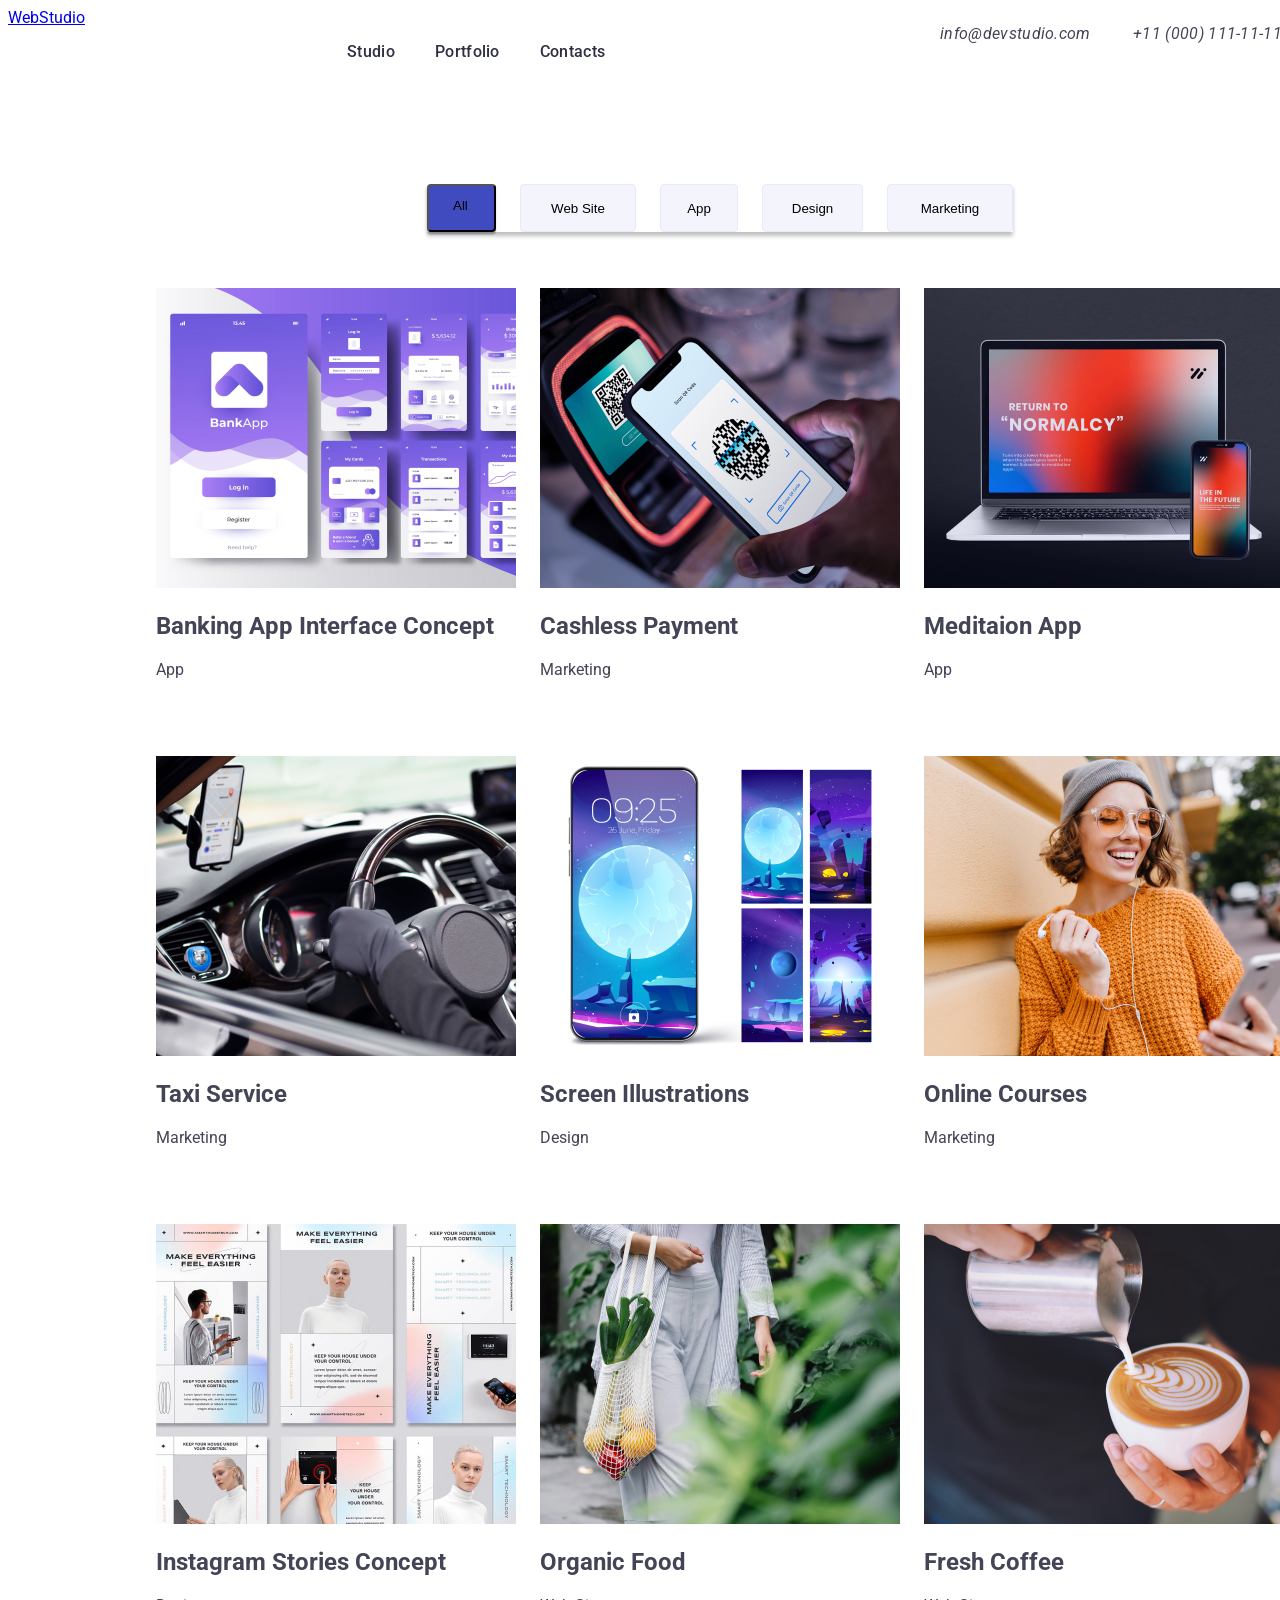
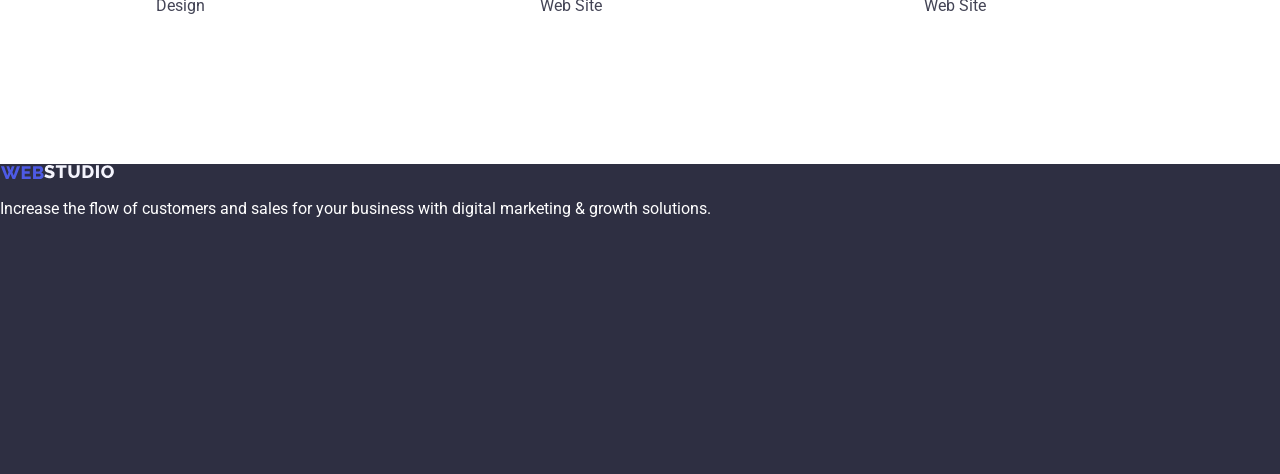
==== commit 59b9e213: "ad" ====
--- a/index.html
+++ b/index.html
@@ -16,12 +16,7 @@
 	<body>
 		<header class="header">
       <nav class="header-navigation">
-		<svg width="44" height="13" viewBox="0 0 44 13" fill="none" xmlns="http://www.w3.org/2000/svg">
-			<path d="M6.436 0.237999H9.154L10.486 4.324L11.818 0.237999H14.554L12.376 6.178L13.672 9.58L16.876 0.219999H20.098L15.112 13H12.556L10.486 7.996L8.434 13H5.86L0.892 0.219999H4.096L7.318 9.58L8.578 6.178L6.436 0.237999ZM30.7304 10.408V13H21.7484V0.219999H30.5684V2.812H24.7004V5.296H29.7404V7.69H24.7004V10.408H30.7304ZM43.6298 9.724C43.6298 10.456 43.4318 11.068 43.0358 11.56C42.6518 12.04 42.1298 12.4 41.4698 12.64C40.8098 12.88 40.0838 13 39.2918 13H33.0638V0.219999H40.1738C40.7738 0.219999 41.2898 0.381999 41.7218 0.705999C42.1658 1.018 42.5018 1.426 42.7298 1.93C42.9698 2.434 43.0898 2.956 43.0898 3.496C43.0898 4.096 42.9338 4.672 42.6218 5.224C42.3098 5.764 41.8538 6.172 41.2538 6.448C41.9858 6.664 42.5618 7.048 42.9818 7.6C43.4138 8.152 43.6298 8.86 43.6298 9.724ZM40.6238 9.13C40.6238 8.854 40.5698 8.614 40.4618 8.41C40.3538 8.194 40.2098 8.026 40.0298 7.906C39.8618 7.774 39.6578 7.708 39.4178 7.708H36.0158V10.498H39.2918C39.5438 10.498 39.7658 10.438 39.9578 10.318C40.1618 10.198 40.3238 10.036 40.4438 9.832C40.5638 9.628 40.6238 9.394 40.6238 9.13ZM36.0158 2.74V5.386H38.9138C39.1298 5.386 39.3278 5.338 39.5078 5.242C39.6998 5.146 39.8558 5.002 39.9758 4.81C40.0958 4.606 40.1558 4.354 40.1558 4.054C40.1558 3.766 40.1018 3.526 39.9938 3.334C39.8978 3.142 39.7658 2.998 39.5978 2.902C39.4298 2.794 39.2378 2.74 39.0218 2.74H36.0158Z" fill="#4D5AE5"/>
-			</svg><svg width="70" height="14" viewBox="0 0 70 14" fill="none" xmlns="http://www.w3.org/2000/svg">
-				<path d="M8.892 3.964C8.856 3.904 8.73 3.814 8.514 3.694C8.298 3.562 8.028 3.424 7.704 3.28C7.38 3.136 7.026 3.01 6.642 2.902C6.258 2.794 5.874 2.74 5.49 2.74C4.986 2.74 4.596 2.83 4.32 3.01C4.044 3.178 3.906 3.442 3.906 3.802C3.906 4.09 4.008 4.318 4.212 4.486C4.428 4.654 4.734 4.804 5.13 4.936C5.526 5.056 6.012 5.2 6.588 5.368C7.404 5.584 8.112 5.848 8.712 6.16C9.312 6.46 9.768 6.85 10.08 7.33C10.404 7.81 10.566 8.446 10.566 9.238C10.566 9.958 10.434 10.57 10.17 11.074C9.906 11.566 9.546 11.968 9.09 12.28C8.646 12.58 8.136 12.802 7.56 12.946C6.984 13.078 6.39 13.144 5.778 13.144C5.154 13.144 4.512 13.084 3.852 12.964C3.204 12.832 2.58 12.652 1.98 12.424C1.38 12.184 0.828 11.896 0.324 11.56L1.62 8.986C1.668 9.046 1.824 9.16 2.088 9.328C2.352 9.484 2.676 9.652 3.06 9.832C3.456 10 3.894 10.15 4.374 10.282C4.854 10.414 5.34 10.48 5.832 10.48C6.36 10.48 6.75 10.396 7.002 10.228C7.266 10.06 7.398 9.826 7.398 9.526C7.398 9.202 7.26 8.95 6.984 8.77C6.72 8.59 6.354 8.428 5.886 8.284C5.43 8.14 4.902 7.978 4.302 7.798C3.522 7.558 2.874 7.288 2.358 6.988C1.854 6.688 1.476 6.322 1.224 5.89C0.984 5.458 0.864 4.918 0.864 4.27C0.864 3.37 1.074 2.614 1.494 2.002C1.926 1.378 2.502 0.909999 3.222 0.598C3.942 0.274 4.728 0.112 5.58 0.112C6.18 0.112 6.756 0.183999 7.308 0.327999C7.872 0.471999 8.394 0.651999 8.874 0.868C9.366 1.084 9.804 1.3 10.188 1.516L8.892 3.964ZM22.5762 2.812H18.6882V13H15.7362V2.812H11.8302V0.219999H22.5762V2.812ZM30.0479 13.108C29.0279 13.108 28.1579 12.94 27.4379 12.604C26.7179 12.256 26.1299 11.788 25.6739 11.2C25.2299 10.6 24.8999 9.922 24.6839 9.166C24.4799 8.398 24.3779 7.594 24.3779 6.754V0.219999H27.3299V6.754C27.3299 7.234 27.3779 7.702 27.4739 8.158C27.5699 8.602 27.7259 8.998 27.9419 9.346C28.1579 9.694 28.4339 9.97 28.7699 10.174C29.1179 10.378 29.5439 10.48 30.0479 10.48C30.5639 10.48 30.9959 10.378 31.3439 10.174C31.6919 9.958 31.9679 9.676 32.1719 9.328C32.3759 8.968 32.5259 8.566 32.6219 8.122C32.7179 7.678 32.7659 7.222 32.7659 6.754V0.219999H35.7179V6.754C35.7179 7.642 35.6039 8.47 35.3759 9.238C35.1599 10.006 34.8239 10.684 34.3679 11.272C33.9119 11.848 33.3239 12.298 32.6039 12.622C31.8959 12.946 31.0439 13.108 30.0479 13.108ZM38.5452 13V0.219999H43.3152C44.7192 0.219999 45.8892 0.507999 46.8252 1.084C47.7732 1.648 48.4872 2.416 48.9672 3.388C49.4472 4.348 49.6872 5.416 49.6872 6.592C49.6872 7.888 49.4232 9.016 48.8952 9.976C48.3672 10.936 47.6232 11.68 46.6632 12.208C45.7152 12.736 44.5992 13 43.3152 13H38.5452ZM46.6812 6.592C46.6812 5.848 46.5492 5.194 46.2852 4.63C46.0212 4.054 45.6372 3.61 45.1332 3.298C44.6292 2.974 44.0232 2.812 43.3152 2.812H41.4972V10.408H43.3152C44.0352 10.408 44.6412 10.246 45.1332 9.922C45.6372 9.586 46.0212 9.13 46.2852 8.554C46.5492 7.966 46.6812 7.312 46.6812 6.592ZM51.9699 13V0.219999H54.9219V13H51.9699ZM63.5044 13.108C62.5444 13.108 61.6744 12.928 60.8944 12.568C60.1264 12.196 59.4604 11.704 58.8964 11.092C58.3444 10.468 57.9184 9.772 57.6184 9.004C57.3184 8.224 57.1684 7.42 57.1684 6.592C57.1684 5.74 57.3244 4.93 57.6364 4.162C57.9604 3.394 58.4044 2.71 58.9684 2.11C59.5444 1.498 60.2224 1.018 61.0024 0.669999C61.7824 0.321999 62.6344 0.147999 63.5584 0.147999C64.5064 0.147999 65.3644 0.333999 66.1324 0.705999C66.9124 1.066 67.5784 1.558 68.1304 2.182C68.6944 2.806 69.1264 3.508 69.4264 4.288C69.7264 5.056 69.8764 5.842 69.8764 6.646C69.8764 7.498 69.7204 8.308 69.4084 9.076C69.0964 9.844 68.6524 10.534 68.0764 11.146C67.5004 11.746 66.8224 12.226 66.0424 12.586C65.2744 12.934 64.4284 13.108 63.5044 13.108ZM60.1744 6.628C60.1744 7.12 60.2464 7.6 60.3904 8.068C60.5344 8.524 60.7444 8.932 61.0204 9.292C61.3084 9.652 61.6624 9.94 62.0824 10.156C62.5024 10.372 62.9824 10.48 63.5224 10.48C64.0864 10.48 64.5784 10.372 64.9984 10.156C65.4184 9.928 65.7664 9.628 66.0424 9.256C66.3184 8.884 66.5224 8.47 66.6544 8.014C66.7984 7.546 66.8704 7.072 66.8704 6.592C66.8704 6.1 66.7984 5.626 66.6544 5.17C66.5104 4.714 66.2944 4.306 66.0064 3.946C65.7184 3.574 65.3644 3.286 64.9444 3.082C64.5244 2.878 64.0504 2.776 63.5224 2.776C62.9584 2.776 62.4664 2.884 62.0464 3.1C61.6384 3.316 61.2904 3.61 61.0024 3.982C60.7264 4.342 60.5164 4.756 60.3724 5.224C60.2404 5.68 60.1744 6.148 60.1744 6.628Z" fill="#2E2F42"/>
-				</svg>
-				
+		<a href="./index.html">WebStudio</a>
 
 				<ul class="header-list">
 					<li class="header-item item"><a class="header-link-studio" href="./studio.html">Studio</a></li>
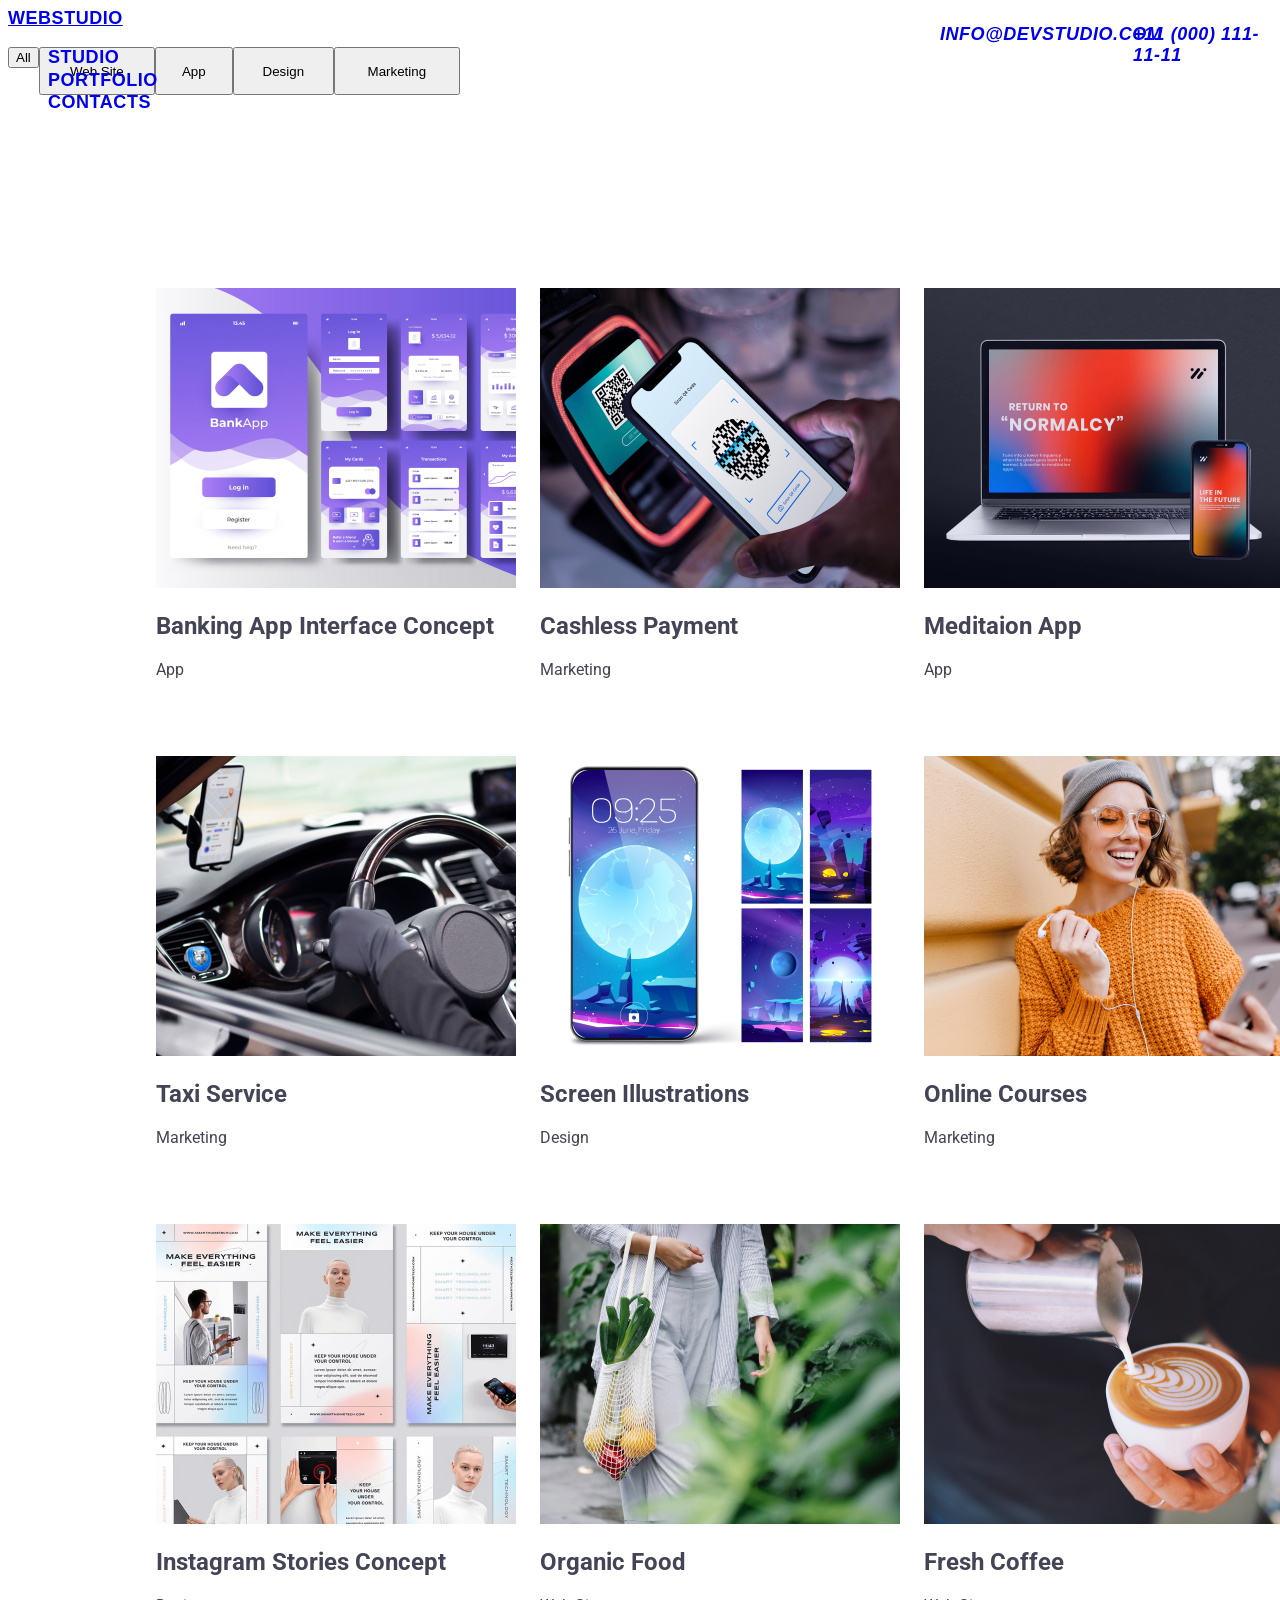
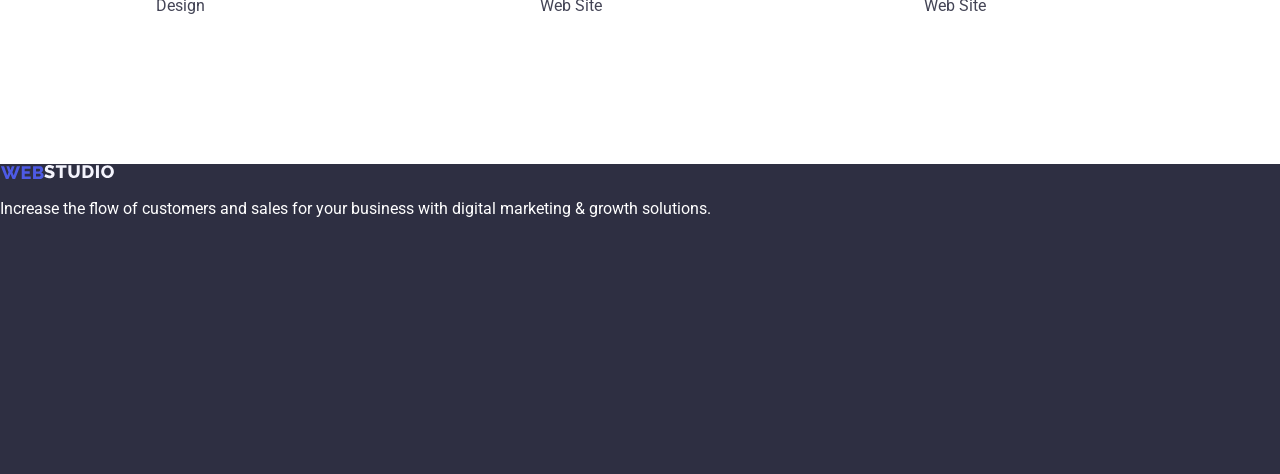
==== commit 1b2fb640: "sd" ====
--- a/index.html
+++ b/index.html
@@ -14,7 +14,7 @@
 		<link rel="stylesheet" href="css/stylese.css" />
 	</head>
 	<body>
-		<header class="header">
+		<header class="header-logo">
       <nav class="header-navigation">
 		<a href="./index.html">WebStudio</a>
 
--- a/css/stylese.css
+++ b/css/stylese.css
@@ -15,7 +15,19 @@
 	
 }
 
-.site-menu-nav {text-align: center;}
+.header-logo {
+font-family: 'Raleway', sans-serif;
+font-weight: 800;
+font-size: 18px;
+line-height: 1.17;
+letter-spacing: 0.03em;
+text-transform: uppercase;
+color: #4D5AE5;
+text-decoration: none;
+}
+.header-logo-span {
+color: #2E2F42;
+}
 	
 
 
@@ -30,31 +42,14 @@
 
 }
 
-.menu-list-btns {display: flex;
-	flex-direction: row;
-	align-items: flex-start;
+.menu-list-btns {  display: flex;
 	padding: 0px;
-	gap: 24px;
-	
-	position: absolute;
-	width: 586px;
-	height: 48px;
-	left: 427px;
-	top: 168px;
-	
-	background: #FFFFFF;
-	box-shadow: 0px 4px 4px rgba(0, 0, 0, 0.25);
 	list-style: none;
-	color: #4D5AE5; #FFFFFF;
+	
+	
 	}
 
  
-{display: flex;
-	flex-direction: row;
-	align-items: flex-start;
-	padding: 0px;
-	gap: 40px;
-	
 	position: absolute;
 	width: 261px;
 	height: 24px;
@@ -66,63 +61,33 @@
 
 	
 
-button:hover {background-color:#404BBF; color:#E7E9FC}
+
 
 .button1 {width: 69px;
-height: 48px; background: #404BBF;
-box-shadow: 0px 3px 1px rgba(0, 0, 0, 0.1), 0px 2px 1px rgba(0, 0, 0, 0.08), 0px 2px 2px rgba(0, 0, 0, 0.12);
-border-radius: 4px;display: flex;
-flex-direction: row;
-align-items: flex-start;
-padding: 12px 24px; 
+height: 48px;
 }
 .button2 {width: 116px;
-	height: 48px;background: #F4F4FD;
-	border: 1px solid #E7E9FC;
-	border-radius: 4px;display: flex;
-	flex-direction: row;
-	justify-content: center;
-	align-items: center;
-	padding: 12px 24px;
+	height: 48px;
 
 }
 
 .button3 {
 	width: 78px;
-	height: 48px;background: #F4F4FD;
-	border: 1px solid #E7E9FC;
-	border-radius: 4px;display: flex;
-	flex-direction: row;
-	justify-content: center;
-	align-items: center;
-	padding: 12px 24px;
+	height: 48px;
 
 }
 .button4 {
 	width: 101px;
-	height: 48px;background: #F4F4FD;
-	border: 1px solid #E7E9FC;
-	border-radius: 4px;
-	display: flex;
-	flex-direction: row;
-	justify-content: center;
-	align-items: center;
-	padding: 12px 24px;
+	height: 48px;
 	
 }
 
 .button5 {
 	width: 126px;
-	height: 48px;background: #F4F4FD;
-	border: 1px solid #E7E9FC;
-	border-radius: 4px;display: flex;
-	flex-direction: row;
-	justify-content: center;
-	align-items: center;
-	padding: 12px 24px;
-	
-	width: 126px;
-	height: 48px;
+	height: 48px;
+	
+	
+
 }
 
 .navigation-list-link1 {box-sizing: border-box;
@@ -211,67 +176,29 @@
 }
 
 .header-list {position: absolute;
-	width: 261px;
-	height: 24px;
-	left: 347px;
-	top: 24px;
-	display: flex;
-flex-direction: row;
-align-items: flex-start;
-padding: 0px;
-gap: 40px;
-}
-
-.header-link-studio {font-family: 'Roboto';
-	font-style: normal;
-	font-weight: 500;
-	font-size: 16px;
-	line-height: 24px;
+	
+}
+.header-link-studio {
+	
 	
 	width: 48px;
 height: 24px;
-
-letter-spacing: 0.02em;
-
-color: #2E2F42;
 text-decoration: none;
 
 flex: none;
-
-
-}
-.header-link-portfolio {font-family: 'Roboto';
-	font-style: normal;
-	font-weight: 500;
-	font-size: 16px;
+}
+.header-link-portfolio {
+	
 	line-height: 24px;width: 66px;
 	height: 24px;
-	letter-spacing: 0.02em;
-
-color: #2E2F42;
-
-	
-	
-	text-decoration: none;
-
-}
-
-.header-link-contacts {font-family: 'Roboto';
-	font-style: normal;
-	font-weight: 500;
-	font-size: 16px;
-	line-height: 24px;width: 67px;
-	height: 24px;
-
-	letter-spacing: 0.02em;
-
-color: #2E2F42;
-
-	
-	
-	
-	text-decoration: none;
-
+text-decoration: none;
+
+}
+
+.header-link-contacts {
+	;width: 67px;
+	height: 24px;
+text-decoration: none;
 }
 
 
@@ -283,9 +210,6 @@
 	left: 940px;
 	top: 24px;
 	
-	letter-spacing: 0.02em;
-
-color: #434455;
 	
 	text-decoration: none;
 
@@ -298,8 +222,7 @@
 	left: 1133px;
 	top: 24px;
 	
-	letter-spacing: 0.02em;
-	color: #434455;
+	
 	
 	text-decoration: none;
 
@@ -307,11 +230,3 @@
 }
 
 
-.{
-	position: absolute;
-	width: 1440px;
-	height: 72px;
-	left: 0px;
-	top: 0px;
-
-}
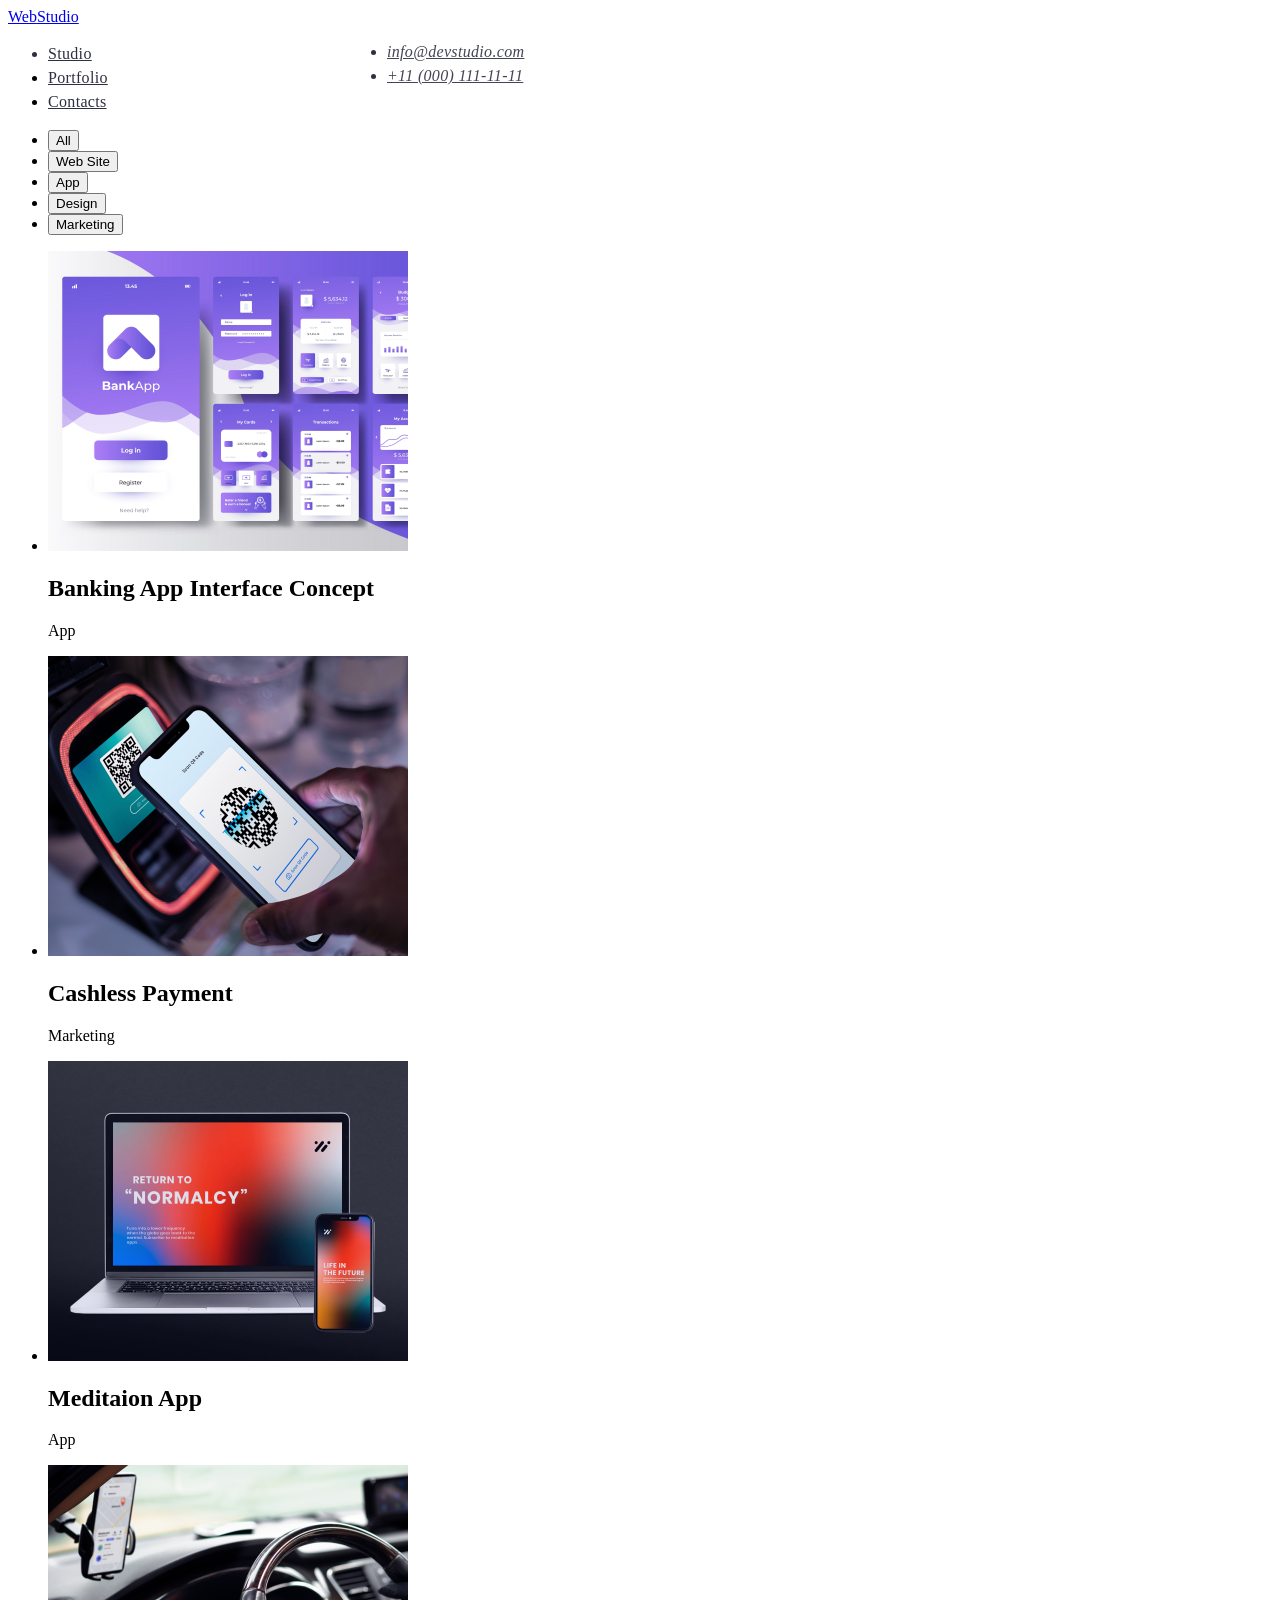
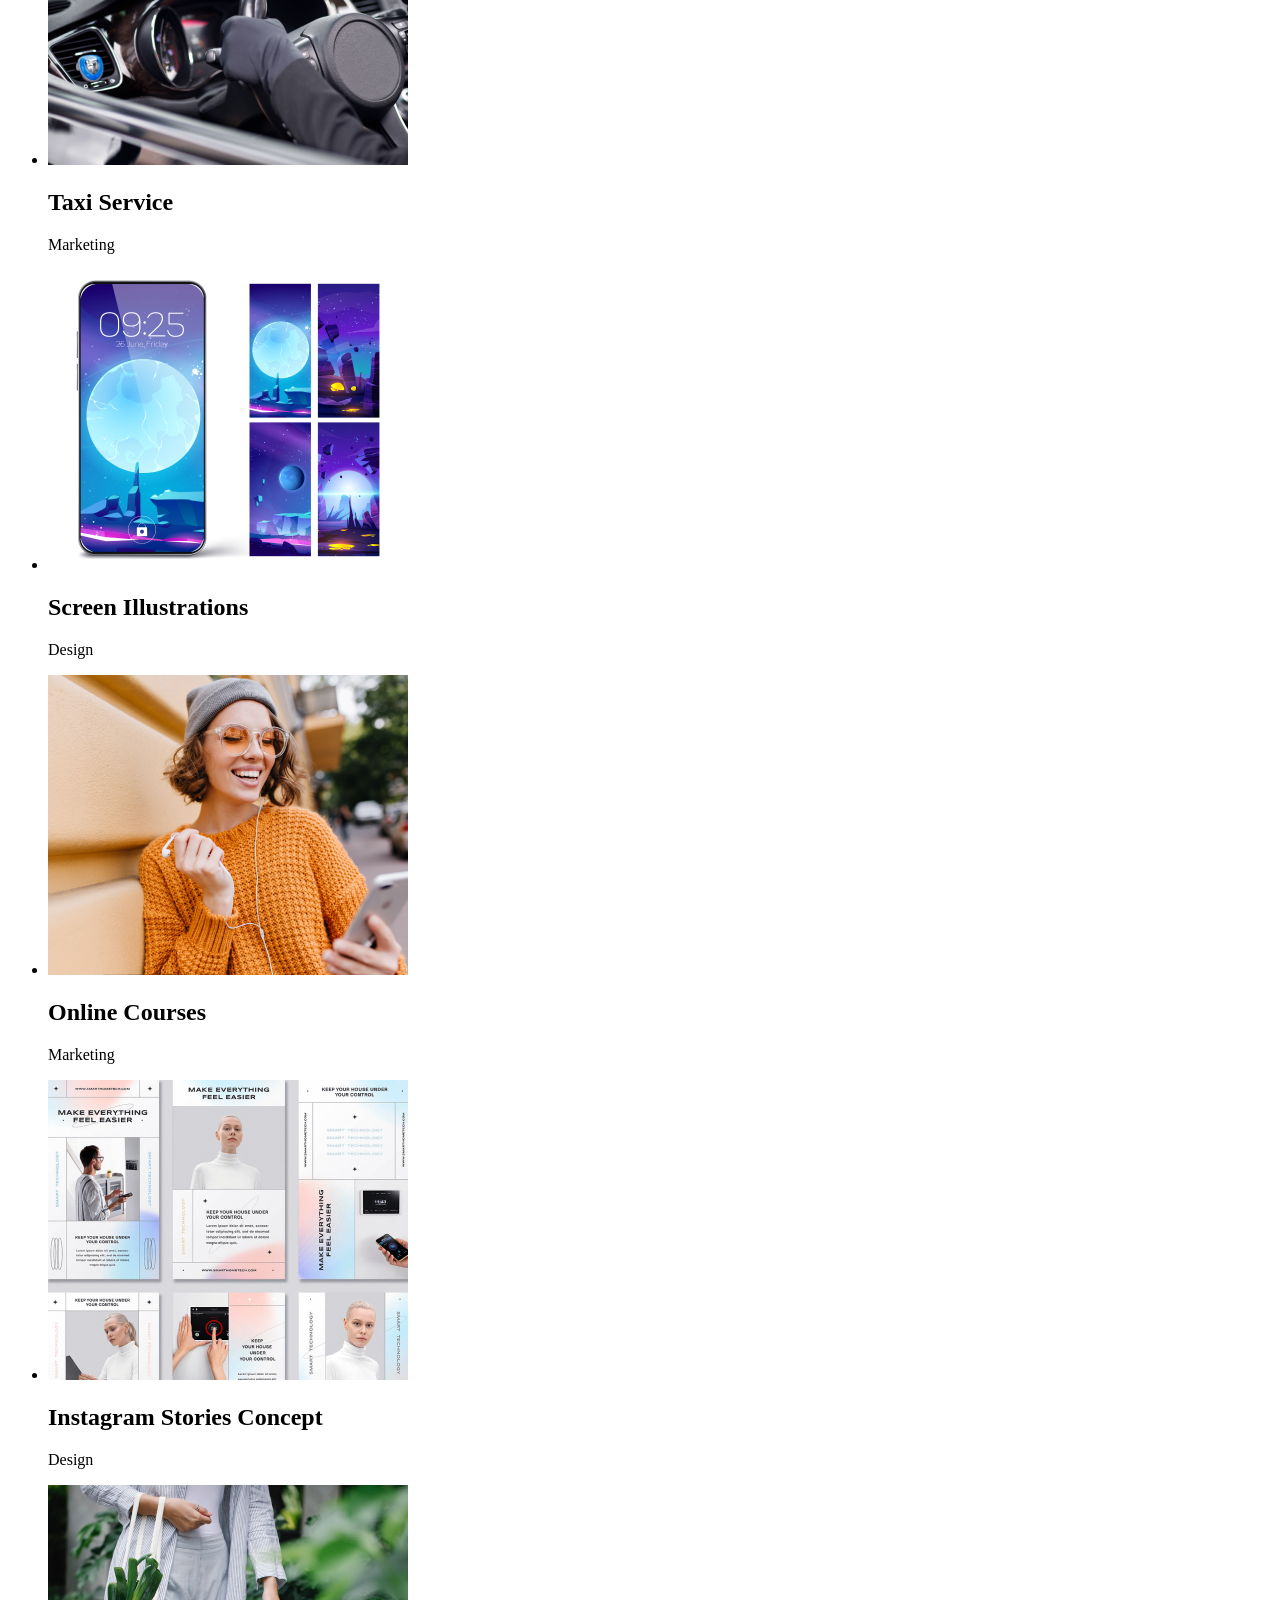
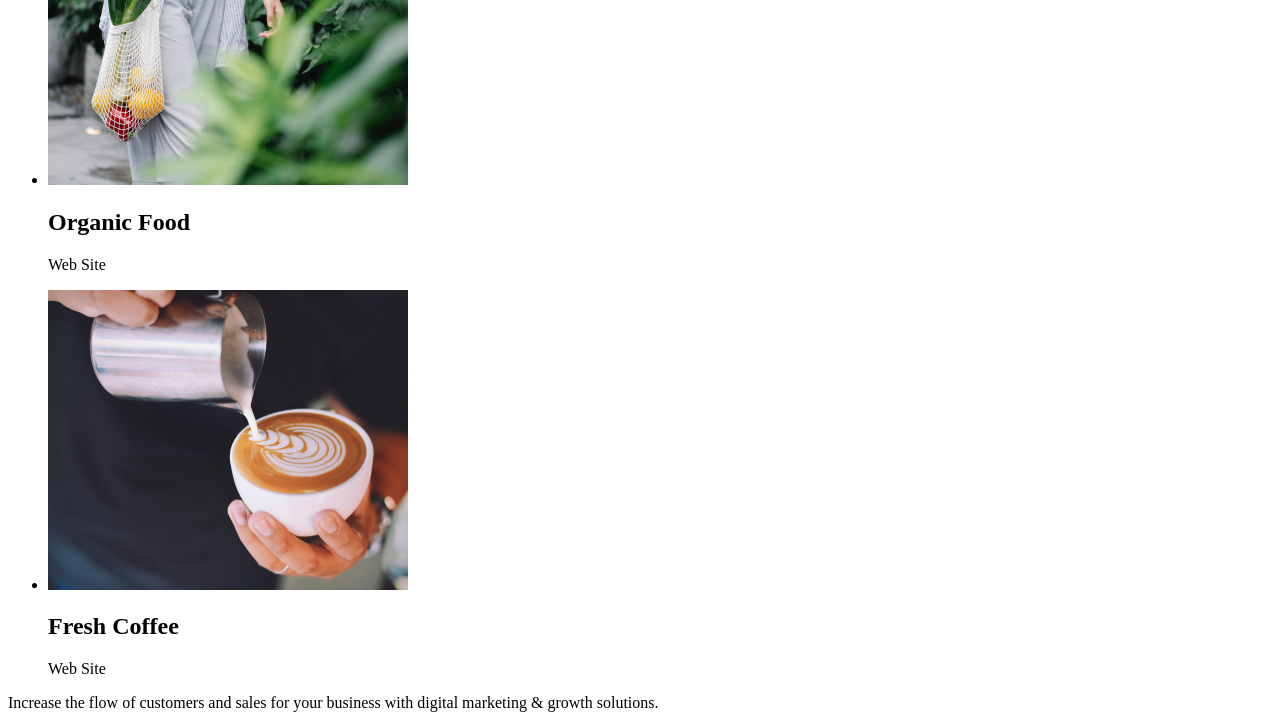
==== commit c2a365dc: "the end" ====
--- a/index.html
+++ b/index.html
@@ -14,19 +14,19 @@
 		<link rel="stylesheet" href="css/stylese.css" />
 	</head>
 	<body>
-		<header class="header-logo">
+		<header class="header">
       <nav class="header-navigation">
-		<a href="./index.html">WebStudio</a>
+		<a class="header-logo" href="./index.html">Web<span class="header-logo-span">Studio</span></a>
 
 				<ul class="header-list">
-					<li class="header-item item"><a class="header-link-studio" href="./studio.html">Studio</a></li>
+					<li class="header-link-studio"><a class="header-link-studio" href="./studio.html">Studio</a></li>
 					<li class="header-item item"><a class="header-link-portfolio" href="./portfolio.html">Portfolio</a></li>
 					<li class="header-item item"><a class="header-link-contacts" href="./contacts.html">Contacts</a></li>
 				</ul>
 			</nav>
-		<address>
-				<ul class="header-address">
-					<li class="header-item item">
+		<address class="adress">
+				<ul class="header-link-contacts">
+					<li>
 						<a class="header-contacts-mail" href="mailto:info@devstudio.com">info@devstudio.com</a>
 					</li>
 					<li class="header-item item">
@@ -38,12 +38,12 @@
 	
 		<navav class="menu-navigation"> 
 
-		<Ul class="menu-list-btns">
-			<li style="menu-item"><button type="button" class="button1">All</button></li>
-			<li class="menu-item"><button type="button" class="button2">Web Site</button></li>
-			<li class="menu-item"><button type="button" class="button3">App</button></li>
-			<li class="menu-item"><button type="button" class="button4">Design</button></li>
-			<li class="menu-item"><button type="button" class="button5">Marketing</button></li>
+		<Ul class="menu-list">
+			<li class="menu-item"><button type="button" class="filter-button">All</button></li>
+			<li class="menu-item"><button type="button" class="filter-button">Web Site</button></li>
+			<li class="menu-item"><button type="button" class="filter-button">App</button></li>
+			<li class="menu-item"><button type="button" class="filter-button">Design</button></li>
+			<li class="menu-item"><button type="button" class="filter-button">Marketing</button></li>
 		</Ul>
 		</nav>
 	
@@ -94,11 +94,7 @@
 			</div>
 		</section>
 		<footer class="footer"> 
-			<svg width="44" height="13" viewBox="0 0 44 13" fill="none" xmlns="http://www.w3.org/2000/svg">
-				<path d="M6.436 0.237999H9.154L10.486 4.324L11.818 0.237999H14.554L12.376 6.178L13.672 9.58L16.876 0.219999H20.098L15.112 13H12.556L10.486 7.996L8.434 13H5.86L0.892 0.219999H4.096L7.318 9.58L8.578 6.178L6.436 0.237999ZM30.7304 10.408V13H21.7484V0.219999H30.5684V2.812H24.7004V5.296H29.7404V7.69H24.7004V10.408H30.7304ZM43.6298 9.724C43.6298 10.456 43.4318 11.068 43.0358 11.56C42.6518 12.04 42.1298 12.4 41.4698 12.64C40.8098 12.88 40.0838 13 39.2918 13H33.0638V0.219999H40.1738C40.7738 0.219999 41.2898 0.381999 41.7218 0.705999C42.1658 1.018 42.5018 1.426 42.7298 1.93C42.9698 2.434 43.0898 2.956 43.0898 3.496C43.0898 4.096 42.9338 4.672 42.6218 5.224C42.3098 5.764 41.8538 6.172 41.2538 6.448C41.9858 6.664 42.5618 7.048 42.9818 7.6C43.4138 8.152 43.6298 8.86 43.6298 9.724ZM40.6238 9.13C40.6238 8.854 40.5698 8.614 40.4618 8.41C40.3538 8.194 40.2098 8.026 40.0298 7.906C39.8618 7.774 39.6578 7.708 39.4178 7.708H36.0158V10.498H39.2918C39.5438 10.498 39.7658 10.438 39.9578 10.318C40.1618 10.198 40.3238 10.036 40.4438 9.832C40.5638 9.628 40.6238 9.394 40.6238 9.13ZM36.0158 2.74V5.386H38.9138C39.1298 5.386 39.3278 5.338 39.5078 5.242C39.6998 5.146 39.8558 5.002 39.9758 4.81C40.0958 4.606 40.1558 4.354 40.1558 4.054C40.1558 3.766 40.1018 3.526 39.9938 3.334C39.8978 3.142 39.7658 2.998 39.5978 2.902C39.4298 2.794 39.2378 2.74 39.0218 2.74H36.0158Z" fill="#4D5AE5"/>
-				</svg><svg width="70" height="14" viewBox="0 0 70 14" fill="none" xmlns="http://www.w3.org/2000/svg">
-					<path d="M8.892 3.964C8.856 3.904 8.73 3.814 8.514 3.694C8.298 3.562 8.028 3.424 7.704 3.28C7.38 3.136 7.026 3.01 6.642 2.902C6.258 2.794 5.874 2.74 5.49 2.74C4.986 2.74 4.596 2.83 4.32 3.01C4.044 3.178 3.906 3.442 3.906 3.802C3.906 4.09 4.008 4.318 4.212 4.486C4.428 4.654 4.734 4.804 5.13 4.936C5.526 5.056 6.012 5.2 6.588 5.368C7.404 5.584 8.112 5.848 8.712 6.16C9.312 6.46 9.768 6.85 10.08 7.33C10.404 7.81 10.566 8.446 10.566 9.238C10.566 9.958 10.434 10.57 10.17 11.074C9.906 11.566 9.546 11.968 9.09 12.28C8.646 12.58 8.136 12.802 7.56 12.946C6.984 13.078 6.39 13.144 5.778 13.144C5.154 13.144 4.512 13.084 3.852 12.964C3.204 12.832 2.58 12.652 1.98 12.424C1.38 12.184 0.828 11.896 0.324 11.56L1.62 8.986C1.668 9.046 1.824 9.16 2.088 9.328C2.352 9.484 2.676 9.652 3.06 9.832C3.456 10 3.894 10.15 4.374 10.282C4.854 10.414 5.34 10.48 5.832 10.48C6.36 10.48 6.75 10.396 7.002 10.228C7.266 10.06 7.398 9.826 7.398 9.526C7.398 9.202 7.26 8.95 6.984 8.77C6.72 8.59 6.354 8.428 5.886 8.284C5.43 8.14 4.902 7.978 4.302 7.798C3.522 7.558 2.874 7.288 2.358 6.988C1.854 6.688 1.476 6.322 1.224 5.89C0.984 5.458 0.864 4.918 0.864 4.27C0.864 3.37 1.074 2.614 1.494 2.002C1.926 1.378 2.502 0.909999 3.222 0.598C3.942 0.274 4.728 0.112 5.58 0.112C6.18 0.112 6.756 0.183999 7.308 0.327999C7.872 0.471999 8.394 0.651999 8.874 0.868C9.366 1.084 9.804 1.3 10.188 1.516L8.892 3.964ZM22.5762 2.812H18.6882V13H15.7362V2.812H11.8302V0.219999H22.5762V2.812ZM30.0479 13.108C29.0279 13.108 28.1579 12.94 27.4379 12.604C26.7179 12.256 26.1299 11.788 25.6739 11.2C25.2299 10.6 24.8999 9.922 24.6839 9.166C24.4799 8.398 24.3779 7.594 24.3779 6.754V0.219999H27.3299V6.754C27.3299 7.234 27.3779 7.702 27.4739 8.158C27.5699 8.602 27.7259 8.998 27.9419 9.346C28.1579 9.694 28.4339 9.97 28.7699 10.174C29.1179 10.378 29.5439 10.48 30.0479 10.48C30.5639 10.48 30.9959 10.378 31.3439 10.174C31.6919 9.958 31.9679 9.676 32.1719 9.328C32.3759 8.968 32.5259 8.566 32.6219 8.122C32.7179 7.678 32.7659 7.222 32.7659 6.754V0.219999H35.7179V6.754C35.7179 7.642 35.6039 8.47 35.3759 9.238C35.1599 10.006 34.8239 10.684 34.3679 11.272C33.9119 11.848 33.3239 12.298 32.6039 12.622C31.8959 12.946 31.0439 13.108 30.0479 13.108ZM38.5452 13V0.219999H43.3152C44.7192 0.219999 45.8892 0.507999 46.8252 1.084C47.7732 1.648 48.4872 2.416 48.9672 3.388C49.4472 4.348 49.6872 5.416 49.6872 6.592C49.6872 7.888 49.4232 9.016 48.8952 9.976C48.3672 10.936 47.6232 11.68 46.6632 12.208C45.7152 12.736 44.5992 13 43.3152 13H38.5452ZM46.6812 6.592C46.6812 5.848 46.5492 5.194 46.2852 4.63C46.0212 4.054 45.6372 3.61 45.1332 3.298C44.6292 2.974 44.0232 2.812 43.3152 2.812H41.4972V10.408H43.3152C44.0352 10.408 44.6412 10.246 45.1332 9.922C45.6372 9.586 46.0212 9.13 46.2852 8.554C46.5492 7.966 46.6812 7.312 46.6812 6.592ZM51.9699 13V0.219999H54.9219V13H51.9699ZM63.5044 13.108C62.5444 13.108 61.6744 12.928 60.8944 12.568C60.1264 12.196 59.4604 11.704 58.8964 11.092C58.3444 10.468 57.9184 9.772 57.6184 9.004C57.3184 8.224 57.1684 7.42 57.1684 6.592C57.1684 5.74 57.3244 4.93 57.6364 4.162C57.9604 3.394 58.4044 2.71 58.9684 2.11C59.5444 1.498 60.2224 1.018 61.0024 0.669999C61.7824 0.321999 62.6344 0.147999 63.5584 0.147999C64.5064 0.147999 65.3644 0.333999 66.1324 0.705999C66.9124 1.066 67.5784 1.558 68.1304 2.182C68.6944 2.806 69.1264 3.508 69.4264 4.288C69.7264 5.056 69.8764 5.842 69.8764 6.646C69.8764 7.498 69.7204 8.308 69.4084 9.076C69.0964 9.844 68.6524 10.534 68.0764 11.146C67.5004 11.746 66.8224 12.226 66.0424 12.586C65.2744 12.934 64.4284 13.108 63.5044 13.108ZM60.1744 6.628C60.1744 7.12 60.2464 7.6 60.3904 8.068C60.5344 8.524 60.7444 8.932 61.0204 9.292C61.3084 9.652 61.6624 9.94 62.0824 10.156C62.5024 10.372 62.9824 10.48 63.5224 10.48C64.0864 10.48 64.5784 10.372 64.9984 10.156C65.4184 9.928 65.7664 9.628 66.0424 9.256C66.3184 8.884 66.5224 8.47 66.6544 8.014C66.7984 7.546 66.8704 7.072 66.8704 6.592C66.8704 6.1 66.7984 5.626 66.6544 5.17C66.5104 4.714 66.2944 4.306 66.0064 3.946C65.7184 3.574 65.3644 3.286 64.9444 3.082C64.5244 2.878 64.0504 2.776 63.5224 2.776C62.9584 2.776 62.4664 2.884 62.0464 3.1C61.6384 3.316 61.2904 3.61 61.0024 3.982C60.7264 4.342 60.5164 4.756 60.3724 5.224C60.2404 5.68 60.1744 6.148 60.1744 6.628Z" fill="#F4F4FD"/>
-					</svg>
+			
 			<p>Increase the flow of customers and sales for your business with digital marketing & growth solutions.</p>
 		</footer>
 	</body>
--- a/css/stylese.css
+++ b/css/stylese.css
@@ -1,232 +1,107 @@
-body {
-	font-family: "Roboto";
-	background-color: #ffffff;
-
-	color: #434455;
-	font-size: ;
-}
-
-.item {
-	list-style: none;
-
-}
-.menu-list {
-	list-style: none;
-	
-}
-
-.header-logo {
-font-family: 'Raleway', sans-serif;
-font-weight: 800;
-font-size: 18px;
-line-height: 1.17;
-letter-spacing: 0.03em;
-text-transform: uppercase;
-color: #4D5AE5;
-text-decoration: none;
-}
-.header-logo-span {
-color: #2E2F42;
-}
-	
-
-
-.navigation-list-link {list-style: none;}
-
-footer {background-color: #2E2F42; color: #ffffff;
-	position: absolute;
-width: 1440px;
-height: 310px;
-left: 0px;
-top: 1764px;
-
-}
-
-.menu-list-btns {  display: flex;
-	padding: 0px;
-	list-style: none;
-	
-	
-	}
-
- 
-	position: absolute;
-	width: 261px;
-	height: 24px;
-	left: 347px;
-	top: 24px;
-
-}
-
-
-	
 
 
 
-.button1 {width: 69px;
-height: 48px;
-}
-.button2 {width: 116px;
-	height: 48px;
-
-}
-
-.button3 {
-	width: 78px;
-	height: 48px;
-
-}
-.button4 {
-	width: 101px;
-	height: 48px;
-	
-}
-
-.button5 {
-	width: 126px;
-	height: 48px;
-	
-	
-
-}
-
-.navigation-list-link1 {box-sizing: border-box;
-
-	position: absolute;
-	width: 360px;
-	height: 420px;
-	left: 156px;
-	top: 288px;
-list-style: none;}
-
-.navigation-list-link2 {
-	box-sizing: border-box;
-	
-	position: absolute;
-	width: 360px;
-	height: 420px;
-	left: 540px;
-	top: 288px;list-style: none;}
-
-.navigation-list-link3	{box-sizing: border-box;
-
-position: absolute;
-width: 360px;
-height: 420px;
-left: 924px;
-top: 288px;list-style: none;}
-
-
-.navigation-list-link4 {box-sizing: border-box;
-
-position: absolute;
-width: 360px;
-height: 420px;
-left: 156px;
-top: 756px;list-style: none;}
-
-.navigation-list-link5 {box-sizing: border-box;
-
-	position: absolute;
-	width: 360px;
-	height: 420px;
-	left: 540px;
-	top: 756px;list-style: none;
-
-}
-
-.navigation-list-link6 {box-sizing: border-box;
-
-	position: absolute;
-	width: 360px;
-	height: 420px;
-	left: 924px;
-	top: 756px;list-style: none;
-
-}
-
-.navigation-list-link7 {box-sizing: border-box;
-
-	position: absolute;
-	width: 360px;
-	height: 420px;
-	left: 156px;
-	top: 1224px;list-style: none;
-
-}
-
-.navigation-list-link8 {box-sizing: border-box;
-
-	position: absolute;
-	width: 360px;
-	height: 420px;
-	left: 540px;
-	top: 1224px;list-style: none;
-
-}
-
-.navigation-list-link9 {box-sizing: border-box;
-
-	position: absolute;
-	width: 360px;
-	height: 420px;
-	left: 924px;
-	top: 1224px;list-style: none;
-
-}
-
-.header-list {position: absolute;
-	
-}
-.header-link-studio {
-	
-	
-	width: 48px;
-height: 24px;
-text-decoration: none;
-
-flex: none;
-}
-.header-link-portfolio {
-	
-	line-height: 24px;width: 66px;
-	height: 24px;
-text-decoration: none;
-
-}
-
-.header-link-contacts {
-	;width: 67px;
-	height: 24px;
-text-decoration: none;
-}
 
 
 
-.header-contacts-mail {
-	position: absolute;
-	width: 153px;
-	height: 24px;
-	left: 940px;
-	top: 24px;
-	
-	
-	text-decoration: none;
-
-}
-
-.header-contacts-tel {
-	position: absolute;
-	width: 151px;
-	height: 24px;
-	left: 1133px;
-	top: 24px;
-	
-	
-	
-	text-decoration: none;
 
 
-}
 
 
+
+
+.adress {position: absolute;
+    width: 261px;
+    height: 24px;
+    left: 347px;
+    top: 24px;}
+
+
+
+
+
+
+
+
+
+
+.header-link-studio,
+.header-link-portfolio,
+.header-link-contacts {
+    font-weight: 500;
+    font-size: 16px;
+    line-height: 1.5;
+    letter-spacing: 0.02em;
+    color: #2E2F42;
+}
+.header-link-studio:hover,
+.header-link-studio:focus,
+.header-link-portfolio:hover,
+.header-link-portfolio:focus,
+.header-link-contacts:hover,
+.header-link-contacts:focus {
+    color: #404BBF;
+}
+.header-contacts-mail,
+.header-contacts-tel {
+    font-size: 16px;
+    line-height: 1.5;
+    letter-spacing: 0.02em;
+    color: #434455;
+}
+.header-contacts-mail:hover,
+.header-contacts-mail:focus,
+.header-contacts-tel:hover,
+.header-contacts-tel:focus {
+    color: #404BBF;
+
+
+
+
+
+
+
+
+
+
+
+
+
+
+
+
+
+
+
+
+
+
+
+
+
+
+
+
+
+.filter-button {
+    padding: 12px 24px;
+    background: #F4F4FD;
+    border: 1px solid #E7E9FC;
+    border-radius: 4px;
+    font-family: inherit;
+    font-weight: 500;
+    font-size: 16px;
+    line-height: 1.5;
+    display: flex;
+    align-items: center;
+    text-align: center;
+    letter-spacing: 0.04em;
+    color: #4D5AE5;
+    cursor: pointer;
+}
+.filter-button:hover,
+.filter-button:focus {
+    background: #404BBF;
+    border-color: #404BBF;
+    color: #FFFFFF;
+
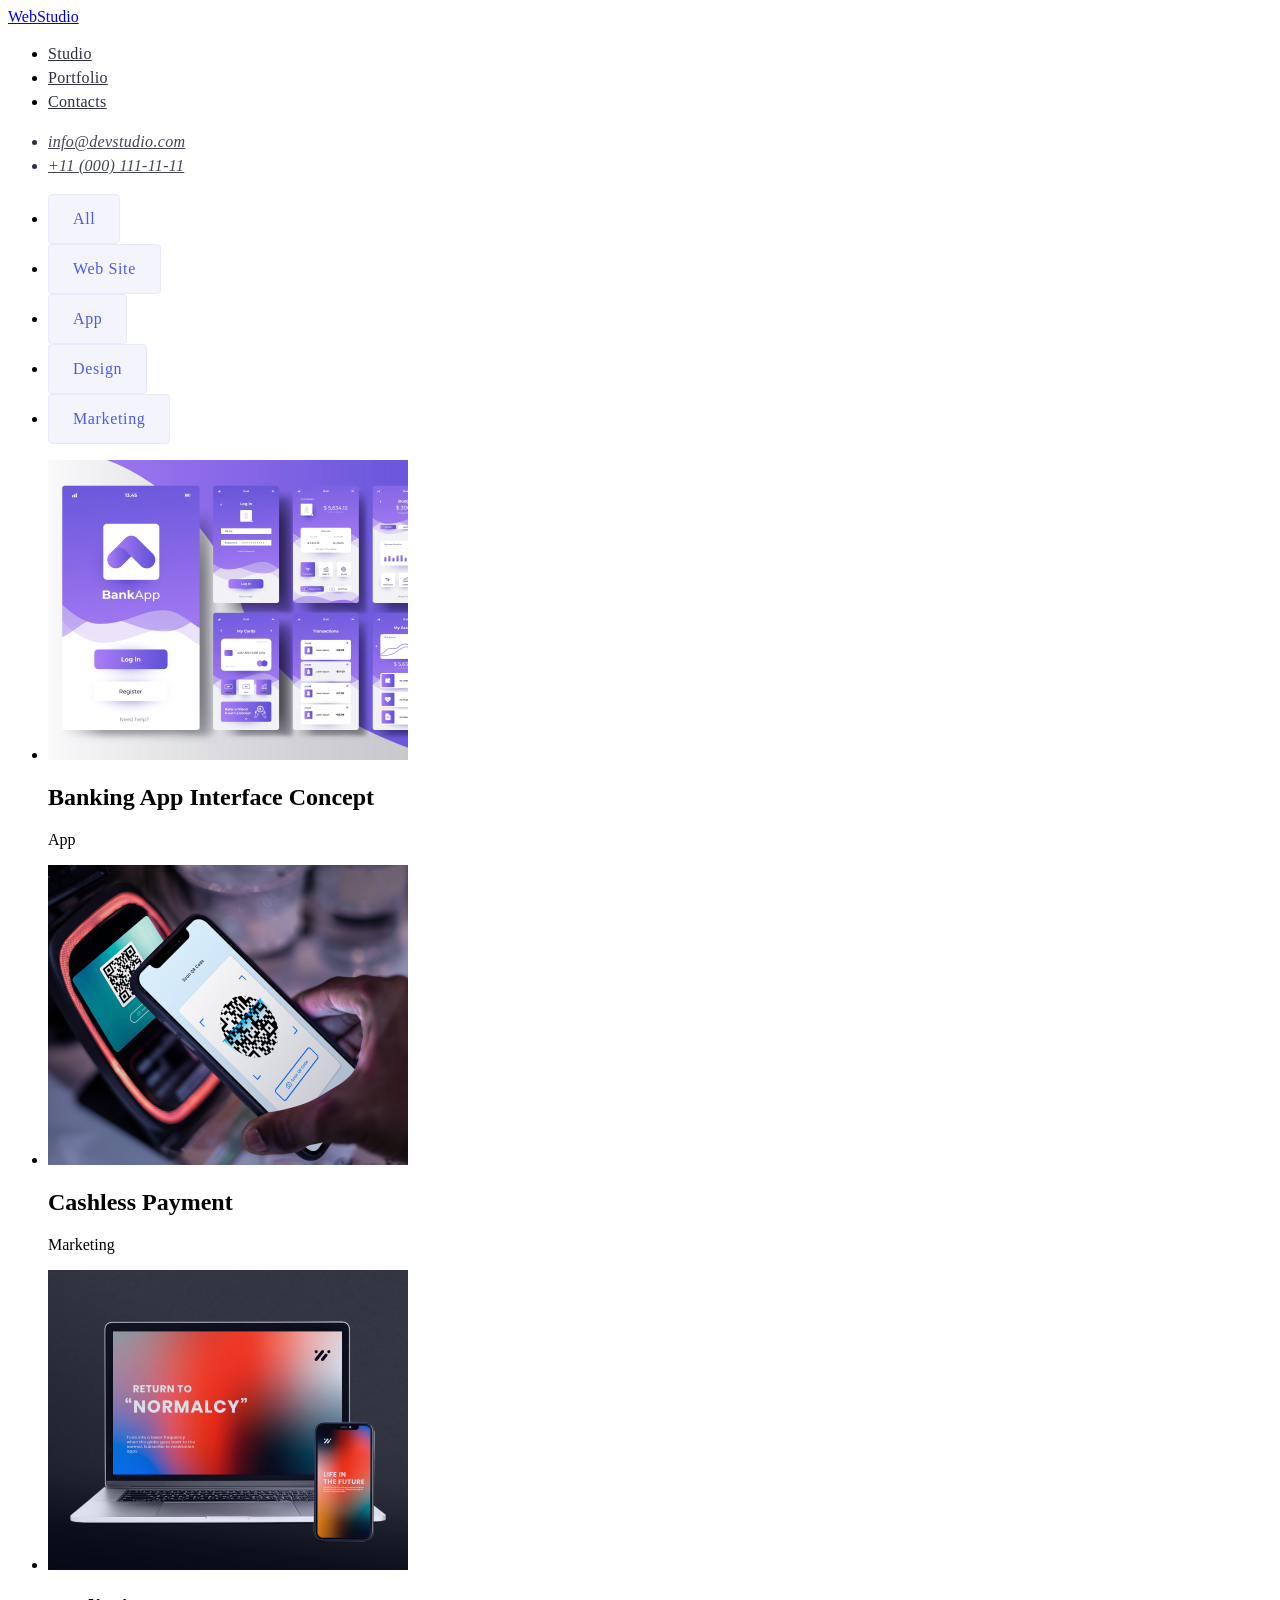
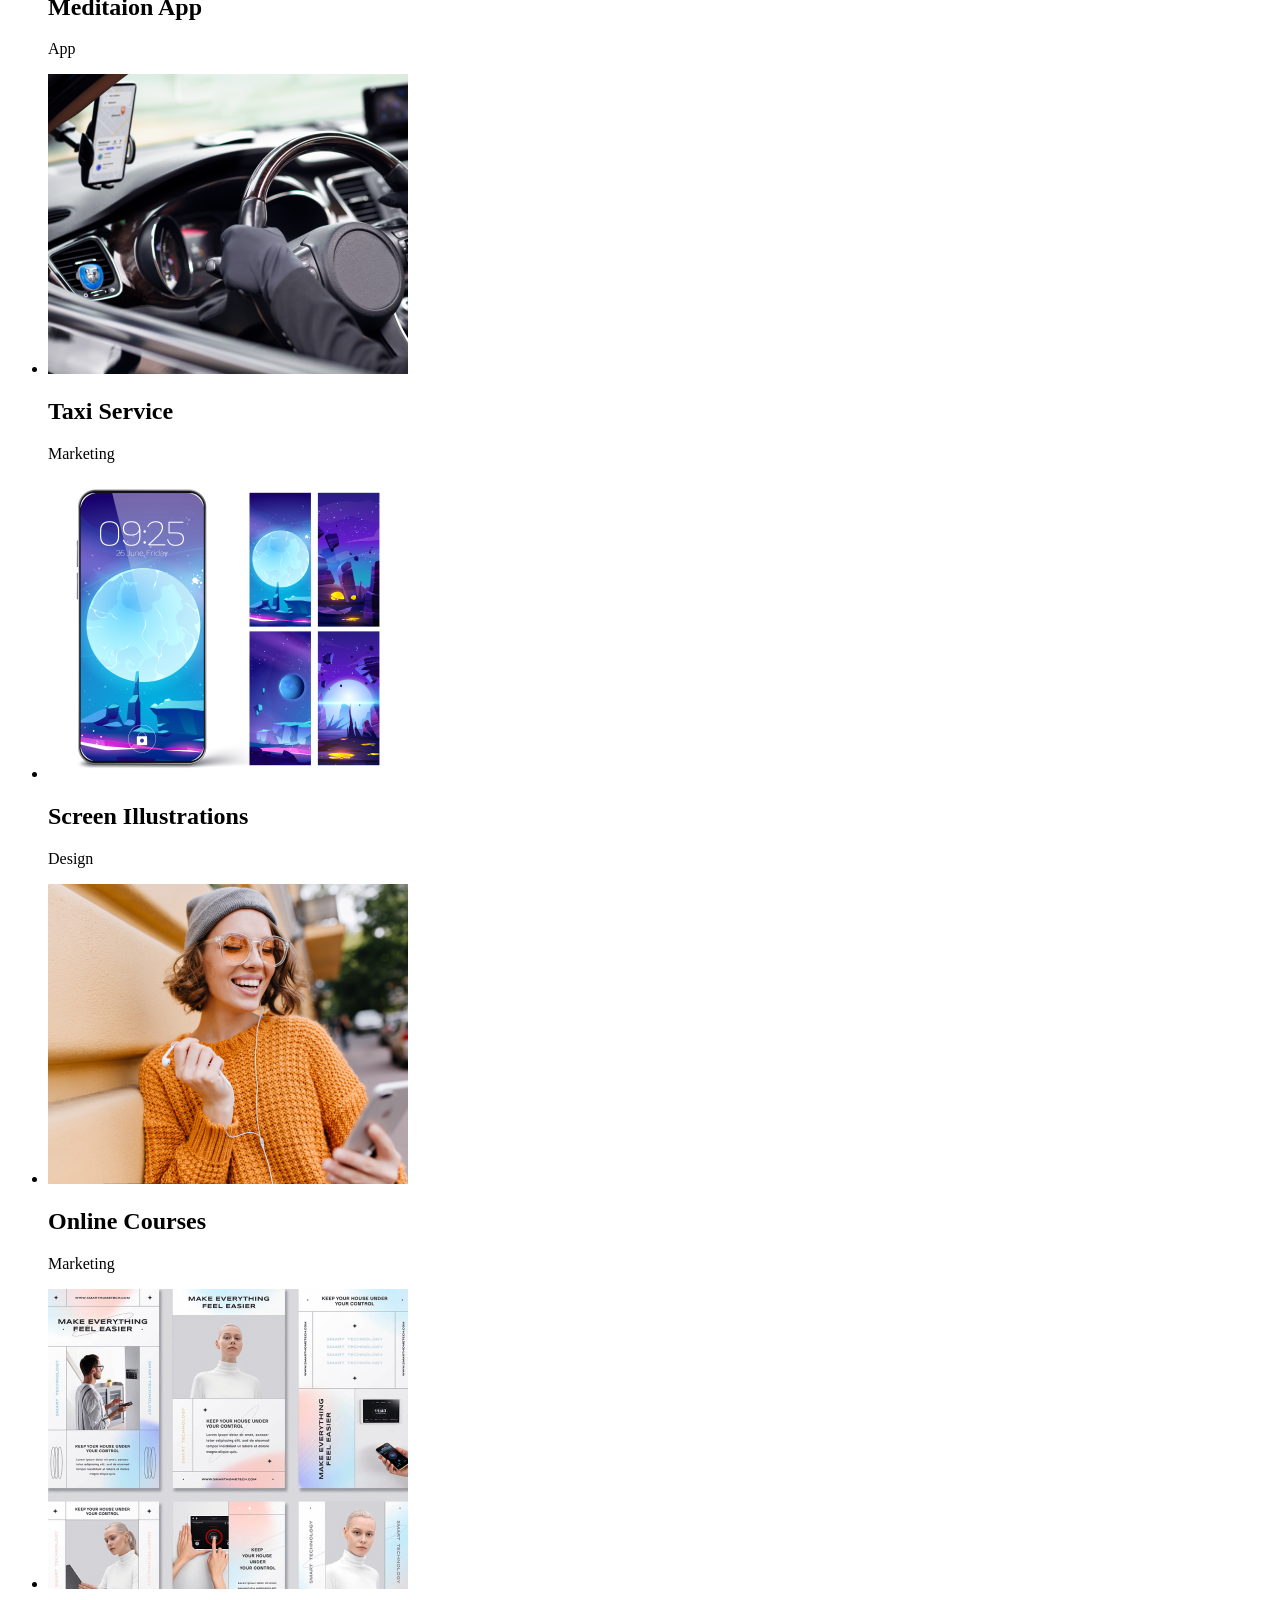
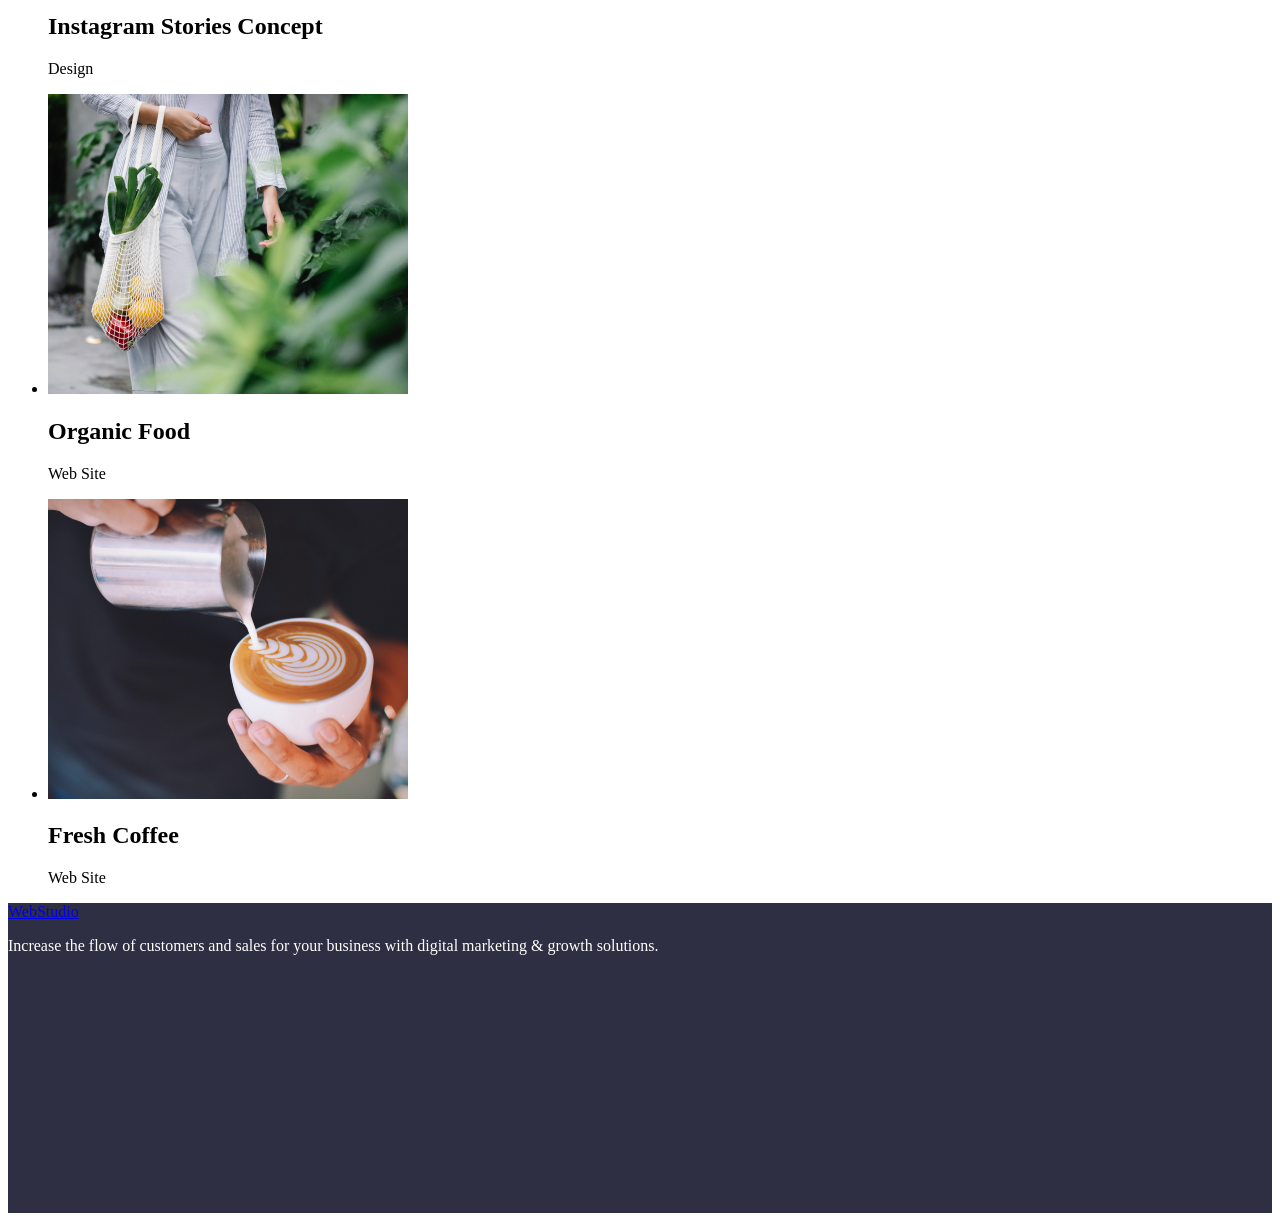
==== commit 5ade7541: "desghjhnl;./km;'CVfbkng;ch" ====
--- a/index.html
+++ b/index.html
@@ -16,10 +16,9 @@
 	<body>
 		<header class="header">
       <nav class="header-navigation">
-		<a class="header-logo" href="./index.html">Web<span class="header-logo-span">Studio</span></a>
-
+		<a class="header-logo" href="./index.html"><span>Web</span>Studio</a>
 				<ul class="header-list">
-					<li class="header-link-studio"><a class="header-link-studio" href="./studio.html">Studio</a></li>
+					<li class="header-item-item"><a class="header-link-studio" href="./studio.html">Studio</a></li>
 					<li class="header-item item"><a class="header-link-portfolio" href="./portfolio.html">Portfolio</a></li>
 					<li class="header-item item"><a class="header-link-contacts" href="./contacts.html">Contacts</a></li>
 				</ul>
@@ -94,6 +93,7 @@
 			</div>
 		</section>
 		<footer class="footer"> 
+			<a href="./index.html">WebStudio</a>
 			
 			<p>Increase the flow of customers and sales for your business with digital marketing & growth solutions.</p>
 		</footer>
--- a/css/stylese.css
+++ b/css/stylese.css
@@ -1,3 +1,4 @@
+.header-list {text-decoration: none;}
 
 
 
@@ -6,16 +7,12 @@
 
 
 
-
-
-
-
-.adress {position: absolute;
+.header-adress {position: absolute;
     width: 261px;
     height: 24px;
     left: 347px;
-    top: 24px;}
-
+    top: 24px;
+}
 
 
 
@@ -33,6 +30,7 @@
     line-height: 1.5;
     letter-spacing: 0.02em;
     color: #2E2F42;
+
 }
 .header-link-studio:hover,
 .header-link-studio:focus,
@@ -48,12 +46,13 @@
     line-height: 1.5;
     letter-spacing: 0.02em;
     color: #434455;
+	
 }
 .header-contacts-mail:hover,
 .header-contacts-mail:focus,
 .header-contacts-tel:hover,
 .header-contacts-tel:focus {
-    color: #404BBF;
+    color: #404BBF;}
 
 
 
@@ -61,7 +60,9 @@
 
 
 
-
+.footer {background-color: #2E2F42; font-size:width: 1440px;
+	height: 310px; ;
+color: #FFFFFF;}
 
 
 
